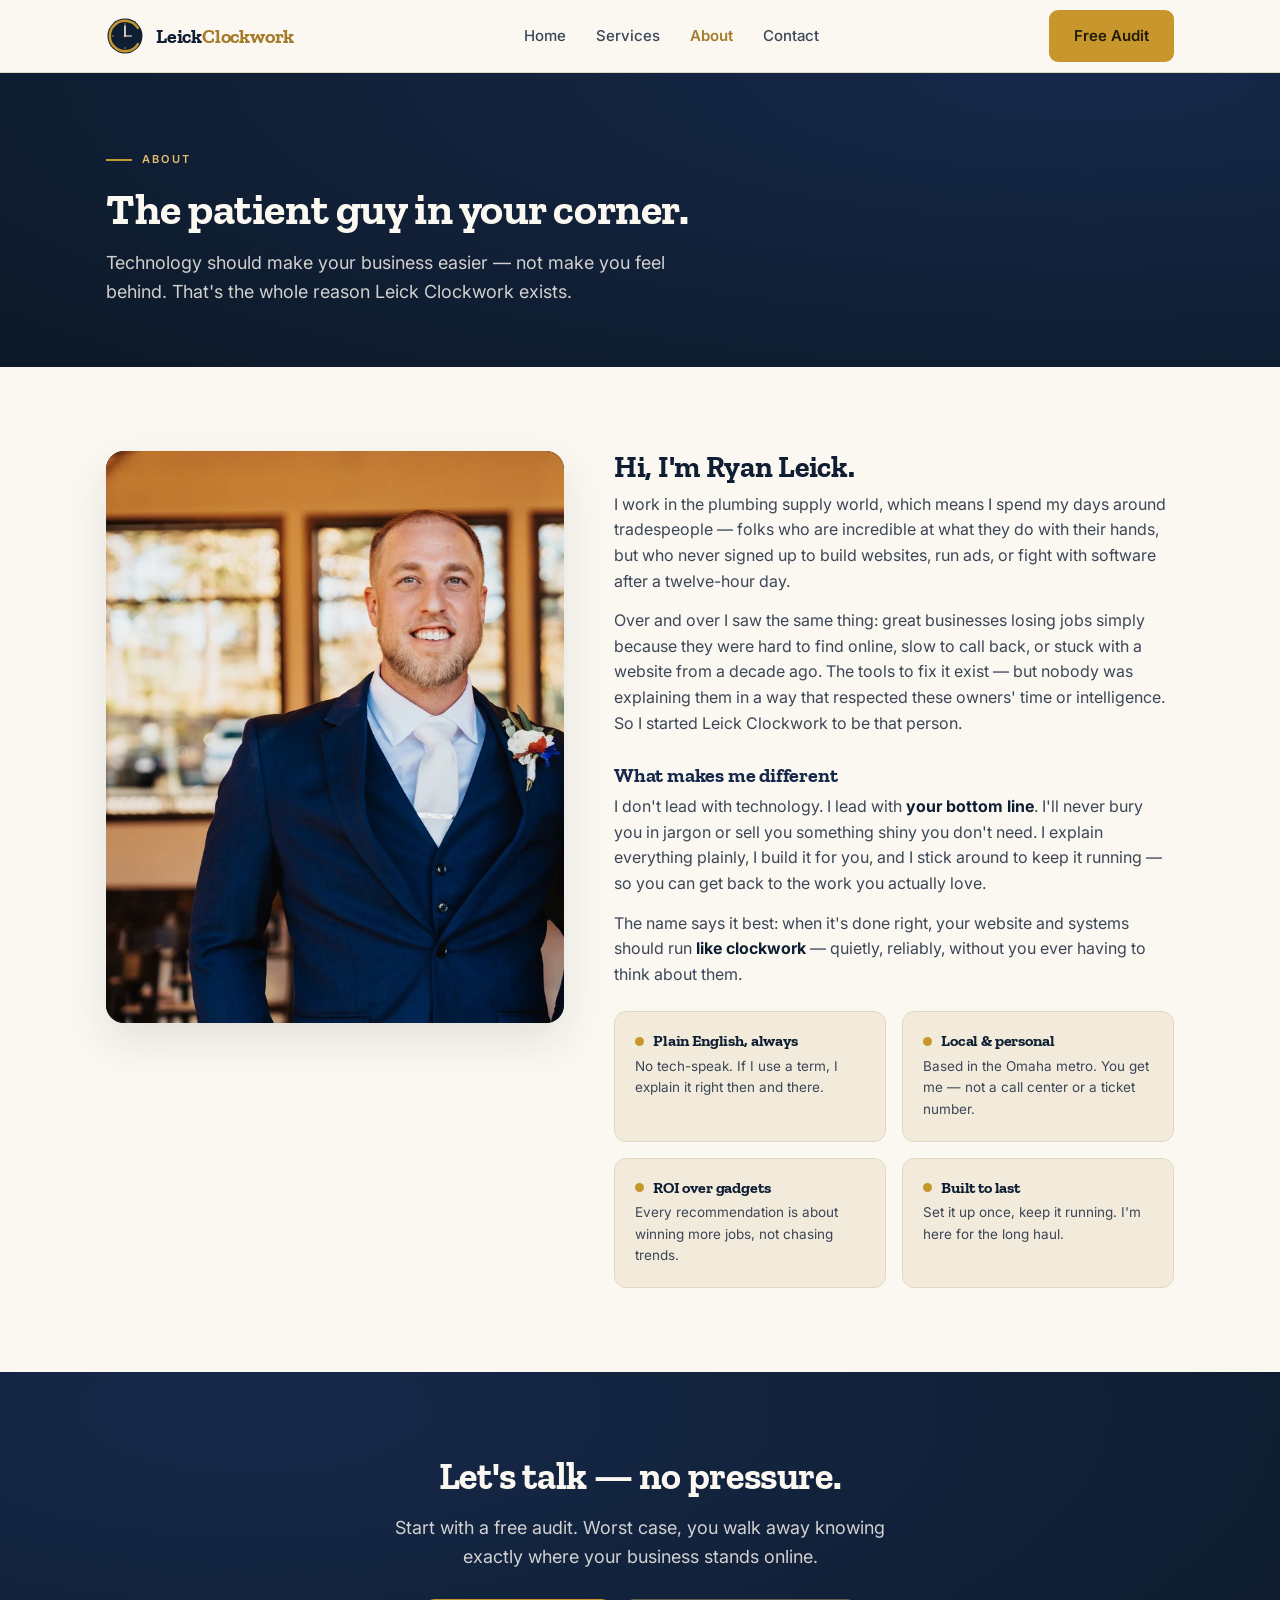
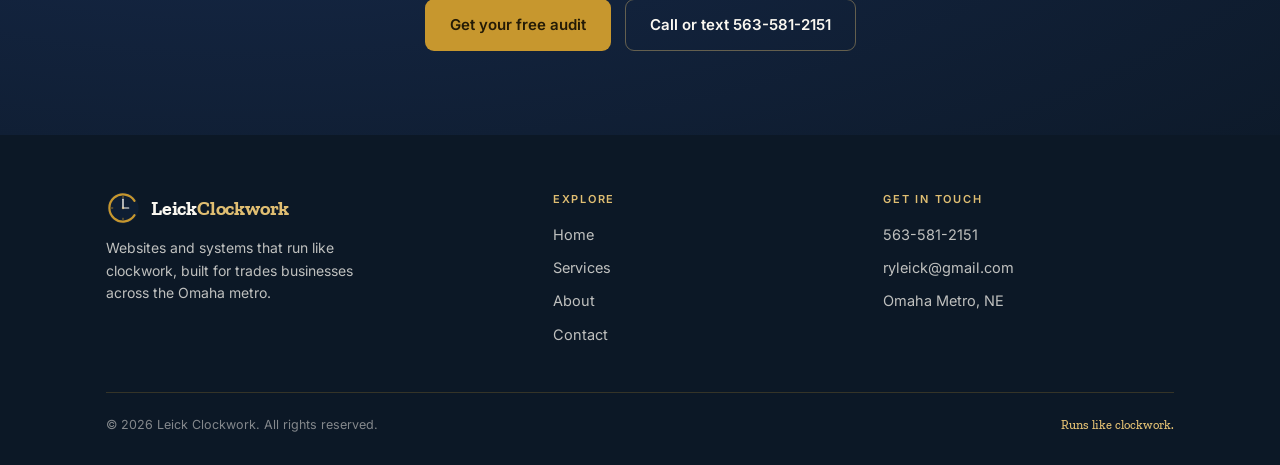
==== about.html @ 1cdf32e0 "Animated meshing gear logo, benefits tagline, and favicon - brand.js: emblem logo now uses a real me" ====
<!DOCTYPE html>
<html lang="en">
<head>
<meta charset="UTF-8">
<meta name="viewport" content="width=device-width, initial-scale=1.0">
<title>About — Leick Clockwork | Ryan Leick, Omaha</title>
<meta name="description" content="Ryan Leick helps trades businesses modernize the online side of their work — patiently, in plain English. Based in the Omaha metro.">
<link rel="preconnect" href="https://fonts.googleapis.com">
<link rel="preconnect" href="https://fonts.gstatic.com" crossorigin>
<link href="https://fonts.googleapis.com/css2?family=Zilla+Slab:wght@400;500;600;700&family=Inter:wght@400;500;600;700&display=swap" rel="stylesheet">
<link rel="icon" type="image/svg+xml" href="favicon.svg">
<link rel="stylesheet" href="styles.css">
</head>
<body>

<header class="site-header">
  <div class="container nav">
    <a class="brand" href="index.html">
      <span data-logo="icon" data-size="38"></span>
      <span class="bname">Leick<em>Clockwork</em></span>
    </a>
    <nav class="nav-links">
      <a href="index.html">Home</a>
      <a href="services.html">Services</a>
      <a href="about.html" class="active">About</a>
      <a href="contact.html">Contact</a>
    </nav>
    <div class="nav-cta">
      <a href="contact.html" class="btn btn-brass">Free Audit</a>
      <button class="nav-toggle" aria-label="Menu"><span></span><span></span><span></span></button>
    </div>
  </div>
</header>

<section class="page-hero">
  <div class="container">
    <span class="eyebrow">About</span>
    <h1>The patient guy in your corner.</h1>
    <p>Technology should make your business easier — not make you feel behind. That's the whole reason Leick Clockwork exists.</p>
  </div>
</section>

<section>
  <div class="container about-grid">
    <div class="about-photo reveal">
      <img src="ryan.jpg" alt="Ryan Leick, owner of Leick Clockwork" class="ryan-photo">
    </div>
    <div class="about-body reveal">
      <h2>Hi, I'm Ryan Leick.</h2>
      <p>I work in the plumbing supply world, which means I spend my days around tradespeople — folks who are incredible at what they do with their hands, but who never signed up to build websites, run ads, or fight with software after a twelve-hour day.</p>
      <p>Over and over I saw the same thing: great businesses losing jobs simply because they were hard to find online, slow to call back, or stuck with a website from a decade ago. The tools to fix it exist — but nobody was explaining them in a way that respected these owners' time or intelligence. So I started Leick Clockwork to be that person.</p>

      <h3>What makes me different</h3>
      <p>I don't lead with technology. I lead with <b>your bottom line</b>. I'll never bury you in jargon or sell you something shiny you don't need. I explain everything plainly, I build it for you, and I stick around to keep it running — so you can get back to the work you actually love.</p>
      <p>The name says it best: when it's done right, your website and systems should run <b>like clockwork</b> — quietly, reliably, without you ever having to think about them.</p>

      <div class="values">
        <div class="value"><h4>Plain English, always</h4><p>No tech-speak. If I use a term, I explain it right then and there.</p></div>
        <div class="value"><h4>Local &amp; personal</h4><p>Based in the Omaha metro. You get me — not a call center or a ticket number.</p></div>
        <div class="value"><h4>ROI over gadgets</h4><p>Every recommendation is about winning more jobs, not chasing trends.</p></div>
        <div class="value"><h4>Built to last</h4><p>Set it up once, keep it running. I'm here for the long haul.</p></div>
      </div>
    </div>
  </div>
</section>

<section class="cta-band">
  <div class="container">
    <h2>Let's talk — no pressure.</h2>
    <p>Start with a free audit. Worst case, you walk away knowing exactly where your business stands online.</p>
    <div class="btns">
      <a href="contact.html" class="btn btn-brass">Get your free audit</a>
      <a href="tel:5635812151" class="btn btn-ghost-lt">Call or text 563-581-2151</a>
    </div>
  </div>
</section>

<footer class="site-footer">
  <div class="container">
    <div class="footer-top">
      <div class="footer-brand">
        <div class="brand" style="gap:11px;"><span data-logo="icon" data-size="34"></span><span class="bname">Leick<em>Clockwork</em></span></div>
        <p>Websites and systems that run like clockwork, built for trades businesses across the Omaha metro.</p>
      </div>
      <div class="footer-col">
        <h5>Explore</h5>
        <a href="index.html">Home</a><a href="services.html">Services</a><a href="about.html">About</a><a href="contact.html">Contact</a>
      </div>
      <div class="footer-col">
        <h5>Get in touch</h5>
        <a href="tel:5635812151">563-581-2151</a>
        <a href="mailto:ryleick@gmail.com">ryleick@gmail.com</a>
        <span class="fi">Omaha Metro, NE</span>
      </div>
    </div>
    <div class="footer-bottom">
      <span>© <span data-year></span> Leick Clockwork. All rights reserved.</span>
      <span class="tag">Runs like clockwork.</span>
    </div>
  </div>
</footer>

<script src="brand.js"></script>
</body>
</html>
---- styles.css ----
/* ============================================================
   Leick Clockwork — site styles
   Navy + brass, watchmaking-inspired, warm and clear for trades
   ============================================================ */
:root{
  --ink:#0F1E33; --ink-2:#16294A; --ink-3:#0C1826;
  --brass:#C7972E; --brass-lt:#E0BE72; --brass-deep:#A67C2A;
  --paper:#FBF8F1; --paper-2:#F2EBDB; --paper-3:#EFE7D6;
  --line:#E1D8C4; --slate:#3C4657; --slate-2:#6B7688; --jewel:#8A2F2A;
  --maxw:1120px;
  --shadow:0 18px 44px rgba(15,30,51,.10);
}
*{box-sizing:border-box;margin:0;padding:0;}
html{scroll-behavior:smooth;}
body{
  font-family:'Inter',system-ui,-apple-system,sans-serif;
  color:var(--ink); background:var(--paper);
  -webkit-font-smoothing:antialiased; line-height:1.6;
}
a{color:inherit;text-decoration:none;}
img,svg{display:block;}
.container{max-width:var(--maxw);margin:0 auto;padding:0 26px;}

/* ---------- type ---------- */
h1,h2,h3,h4{font-family:'Zilla Slab',serif;letter-spacing:-.01em;line-height:1.1;color:var(--ink);}
.eyebrow{font-size:11px;font-weight:600;letter-spacing:.2em;text-transform:uppercase;color:var(--brass-deep);
  display:inline-flex;align-items:center;gap:10px;}
.eyebrow::before{content:"";width:26px;height:2px;background:var(--brass);}
.lead{font-size:18px;line-height:1.6;color:var(--slate);}

/* ---------- buttons ---------- */
.btn{display:inline-flex;align-items:center;gap:9px;font-family:'Inter',sans-serif;font-weight:600;font-size:15px;
  padding:13px 24px;border-radius:9px;cursor:pointer;border:1.5px solid transparent;transition:.16s;white-space:nowrap;}
.btn-brass{background:var(--brass);color:#231a06;}
.btn-brass:hover{background:var(--brass-lt);transform:translateY(-1px);}
.btn-ink{background:var(--ink);color:var(--paper);}
.btn-ink:hover{background:var(--ink-2);transform:translateY(-1px);}
.btn-ghost{background:transparent;border-color:var(--line);color:var(--ink);}
.btn-ghost:hover{border-color:var(--brass);color:var(--brass-deep);}
.btn-ghost-lt{background:transparent;border-color:rgba(224,190,114,.4);color:var(--paper);}
.btn-ghost-lt:hover{border-color:var(--brass);color:var(--brass-lt);}

/* ---------- header ---------- */
.site-header{position:sticky;top:0;z-index:100;background:rgba(251,248,241,.92);backdrop-filter:blur(10px);
  border-bottom:1px solid var(--line);}
.nav{display:flex;align-items:center;justify-content:space-between;height:72px;}
.brand{display:flex;align-items:center;gap:12px;}
.brand .bname{font-family:'Zilla Slab',serif;font-weight:700;font-size:20px;line-height:1;letter-spacing:-.01em;}
.brand .bname em{font-style:normal;color:var(--brass-deep);}
.nav-links{display:flex;align-items:center;gap:30px;}
.nav-links a{font-size:15px;font-weight:500;color:var(--slate);transition:.15s;}
.nav-links a:hover,.nav-links a.active{color:var(--ink);}
.nav-links a.active{color:var(--brass-deep);font-weight:600;}
.nav-cta{display:flex;align-items:center;gap:14px;}
.nav-toggle{display:none;background:none;border:none;cursor:pointer;padding:8px;}
.nav-toggle span{display:block;width:22px;height:2px;background:var(--ink);margin:4px 0;transition:.2s;}

/* ---------- hero ---------- */
.hero{background:radial-gradient(120% 130% at 78% 8%,var(--ink-2) 0%,var(--ink-3) 60%);color:var(--paper);position:relative;overflow:hidden;}
.hero .bg-emblem{position:absolute;right:-90px;top:50%;transform:translateY(-50%);opacity:.10;pointer-events:none;}
.hero-inner{position:relative;z-index:2;display:grid;grid-template-columns:1.15fr .85fr;gap:40px;align-items:center;
  padding:88px 0 96px;}
.hero .eyebrow{color:var(--brass-lt);}
.hero .eyebrow::before{background:var(--brass);}
.hero h1{color:var(--paper);font-size:52px;font-weight:700;margin:20px 0 0;}
.hero h1 b{color:var(--brass-lt);font-weight:700;}
.hero p.sub{font-size:19px;color:rgba(251,248,241,.85);margin-top:20px;max-width:460px;line-height:1.55;}
.hero .hero-cta{display:flex;gap:14px;margin-top:32px;flex-wrap:wrap;}
.hero .hero-visual{display:flex;justify-content:center;align-items:center;}
.hero .hero-visual .em{filter:drop-shadow(0 20px 40px rgba(0,0,0,.5));}
.hero .trust{margin-top:34px;display:flex;gap:26px;flex-wrap:wrap;padding-top:24px;border-top:1px solid rgba(199,151,46,.3);}
.hero .trust .t{font-size:13px;color:rgba(251,248,241,.75);display:flex;align-items:center;gap:8px;}
.hero .trust .t b{color:var(--brass-lt);font-family:'Zilla Slab',serif;font-weight:600;}

/* ---------- sections ---------- */
section{padding:84px 0;}
.section-head{max-width:640px;margin-bottom:44px;}
.section-head.center{margin-left:auto;margin-right:auto;text-align:center;}
.section-head h2{font-size:36px;font-weight:700;margin-top:14px;}
.section-head p{margin-top:14px;font-size:17px;color:var(--slate);}
.tick-rule{height:2px;width:100%;background:linear-gradient(90deg,var(--brass) 0 44px,var(--line) 44px);}

/* benefit strip */
.benefits{background:var(--paper);padding:44px 0 0;}
.benefits-tagline{text-align:center;font-family:'Zilla Slab',serif;font-size:26px;font-weight:700;
  color:var(--ink);margin:0 0 20px;letter-spacing:-.01em;}
.benefits-tagline span{color:var(--brass-deep);font-weight:600;}
@media(max-width:920px){.benefits-tagline{font-size:22px;}
  .benefits-tagline span{display:block;font-size:16px;margin-top:4px;}}
.benefits .band{background:#fff;border:1px solid var(--line);border-radius:16px;box-shadow:var(--shadow);
  position:relative;z-index:5;display:grid;grid-template-columns:repeat(3,1fr);overflow:hidden;}
.benefit{padding:30px 30px;display:flex;flex-direction:column;gap:6px;border-right:1px solid var(--line);}
.benefit:last-child{border-right:none;}
.benefit .bh{font-family:'Zilla Slab',serif;font-size:21px;font-weight:700;color:var(--ink);display:flex;align-items:center;gap:11px;}
.benefit .bh .bi{width:34px;height:34px;border-radius:50%;background:var(--paper-2);border:1px solid var(--line);
  display:flex;align-items:center;justify-content:center;color:var(--brass-deep);flex:none;}
.benefit p{font-size:13.5px;color:var(--slate);margin:0;}
@media (max-width:920px){.benefits .band{grid-template-columns:1fr;}
  .benefit{border-right:none;border-bottom:1px solid var(--line);}
  .benefit:last-child{border-bottom:none;}}

/* problem strip */
.problem{background:var(--paper-2);}
.problem .row{display:grid;grid-template-columns:1.3fr 1fr;gap:44px;align-items:center;}
.problem h2{font-size:30px;}
.problem p{margin-top:16px;color:var(--slate);font-size:16px;}
.pull{background:var(--ink);color:var(--paper);border-radius:8px;padding:34px 32px;position:relative;box-shadow:var(--shadow);}
.pull .q{font-family:'Zilla Slab',serif;font-size:26px;font-weight:600;line-height:1.25;}
.pull .q b{color:var(--brass-lt);}
.pull .sub{margin-top:12px;font-size:14px;color:rgba(251,248,241,.7);}

/* service cards */
.cards{display:grid;grid-template-columns:repeat(3,1fr);gap:22px;}
.card{background:#fff;border:1px solid var(--line);border-radius:14px;padding:30px 26px;transition:.18s;position:relative;overflow:hidden;}
.card:hover{transform:translateY(-3px);box-shadow:var(--shadow);border-color:var(--paper-3);}
.card .ico{width:56px;height:56px;border-radius:50%;background:var(--paper-2);border:1px solid var(--line);
  display:flex;align-items:center;justify-content:center;color:var(--brass-deep);margin-bottom:18px;}
.card h3{font-size:20px;font-weight:600;margin-bottom:8px;}
.card p{font-size:14.5px;color:var(--slate);}
.card ul{list-style:none;margin-top:14px;display:flex;flex-direction:column;gap:7px;}
.card li{font-size:13.5px;color:var(--slate);padding-left:20px;position:relative;}
.card li::before{content:"";position:absolute;left:0;top:7px;width:7px;height:7px;border-radius:50%;border:2px solid var(--brass);}

/* why / steps */
.why{background:var(--ink);color:var(--paper);}
.why .section-head h2{color:var(--paper);}
.why .section-head p{color:rgba(251,248,241,.75);}
.why-grid{display:grid;grid-template-columns:repeat(4,1fr);gap:20px;}
.why-item{padding:24px;border:1px solid rgba(199,151,46,.25);border-radius:12px;background:rgba(255,255,255,.02);}
.why-item .n{font-family:'Zilla Slab',serif;font-size:15px;font-weight:700;color:var(--brass-lt);letter-spacing:.1em;}
.why-item h4{color:var(--paper);font-size:17px;margin:12px 0 7px;}
.why-item p{font-size:13.5px;color:rgba(251,248,241,.72);}

.steps{display:grid;grid-template-columns:repeat(3,1fr);gap:26px;counter-reset:s;}
.step{position:relative;padding-top:16px;}
.step .n{font-family:'Zilla Slab',serif;font-size:44px;font-weight:700;color:var(--brass);line-height:1;opacity:.9;}
.step h3{font-size:20px;margin:12px 0 8px;}
.step p{font-size:14.5px;color:var(--slate);}
.step::before{content:"";position:absolute;top:0;left:0;width:44px;height:3px;background:var(--brass);}

/* pricing */
.pricing{background:var(--paper-2);}
.price-table{background:#fff;border:1px solid var(--line);border-radius:14px;overflow:hidden;box-shadow:var(--shadow);}
.price-row{display:flex;justify-content:space-between;align-items:center;gap:20px;padding:18px 28px;border-bottom:1px solid var(--line);}
.price-row:last-child{border-bottom:none;}
.price-row .pl{font-size:16px;font-weight:600;color:var(--ink);}
.price-row .pl small{display:block;font-weight:400;color:var(--slate-2);font-size:13px;margin-top:2px;}
.price-row .pr{font-family:'Zilla Slab',serif;font-weight:600;font-size:18px;color:var(--brass-deep);white-space:nowrap;}
.price-row .pr.free{color:var(--brass-deep);}
.price-note{text-align:center;margin-top:20px;font-size:14px;color:var(--slate-2);}

/* CTA band */
.cta-band{background:radial-gradient(120% 160% at 20% 10%,var(--ink-2),var(--ink-3));color:var(--paper);text-align:center;}
.cta-band h2{color:var(--paper);font-size:38px;font-weight:700;}
.cta-band p{margin:16px auto 28px;font-size:18px;color:rgba(251,248,241,.82);max-width:520px;}
.cta-band .btns{display:flex;gap:14px;justify-content:center;flex-wrap:wrap;}

/* generic page hero (inner pages) */
.page-hero{background:radial-gradient(120% 150% at 85% 0%,var(--ink-2),var(--ink-3));color:var(--paper);padding:70px 0 60px;}
.page-hero .eyebrow{color:var(--brass-lt);} .page-hero .eyebrow::before{background:var(--brass);}
.page-hero h1{color:var(--paper);font-size:44px;font-weight:700;margin-top:16px;}
.page-hero p{margin-top:16px;font-size:18px;color:rgba(251,248,241,.82);max-width:560px;}

/* service detail rows */
.svc-detail{display:grid;grid-template-columns:1fr 1fr;gap:44px;align-items:center;padding:50px 0;border-bottom:1px solid var(--line);}
.svc-detail:last-of-type{border-bottom:none;}
.svc-detail.flip .svc-text{order:2;}
.svc-detail .svc-ico{width:64px;height:64px;border-radius:16px;background:var(--paper-2);border:1px solid var(--line);
  display:flex;align-items:center;justify-content:center;color:var(--brass-deep);margin-bottom:20px;}
.svc-detail h2{font-size:28px;margin-bottom:12px;}
.svc-detail p{color:var(--slate);font-size:16px;margin-bottom:14px;}
.svc-detail ul{list-style:none;display:flex;flex-direction:column;gap:10px;}
.svc-detail li{font-size:15px;color:var(--slate);padding-left:26px;position:relative;}
.svc-detail li::before{content:"";position:absolute;left:0;top:8px;width:9px;height:9px;border-radius:50%;background:var(--brass);}
.svc-example{margin-top:16px;padding-top:14px;border-top:1px solid var(--line);font-size:15px;}
.svc-example a{color:var(--brass-deep);font-weight:600;text-decoration:none;}
.svc-example a:hover{text-decoration:underline;}
.svc-visual{background:linear-gradient(160deg,var(--ink-2),var(--ink-3));border-radius:16px;min-height:240px;
  display:flex;align-items:center;justify-content:center;box-shadow:var(--shadow);overflow:hidden;}
.svc-visual .em{opacity:.92;filter:drop-shadow(0 12px 24px rgba(0,0,0,.4));}

/* about */
.about-grid{display:grid;grid-template-columns:.9fr 1.1fr;gap:50px;align-items:start;}
.about-photo{background:linear-gradient(160deg,var(--ink-2),var(--ink-3));border-radius:18px;aspect-ratio:4/5;
  display:flex;flex-direction:column;align-items:center;justify-content:center;gap:18px;color:var(--paper);box-shadow:var(--shadow);padding:30px;text-align:center;overflow:hidden;}
.about-photo .ryan-photo{width:100%;height:100%;object-fit:cover;border-radius:18px;padding:0;margin:-30px;
  max-width:none;}
.about-photo{padding:0;}
.about-photo .ph-note{font-size:12px;color:rgba(251,248,241,.5);letter-spacing:.04em;}
.about-body h2{font-size:30px;margin:0 0 8px;}
.about-body h3{font-size:20px;margin:28px 0 8px;color:var(--ink-2);}
.about-body p{color:var(--slate);font-size:16px;margin-bottom:14px;}
.about-body p b{color:var(--ink);}
.values{display:grid;grid-template-columns:1fr 1fr;gap:16px;margin-top:24px;}
.value{background:var(--paper-2);border:1px solid var(--line);border-radius:12px;padding:20px;}
.value h4{font-size:16px;margin-bottom:6px;display:flex;align-items:center;gap:9px;}
.value h4::before{content:"";width:9px;height:9px;border-radius:50%;background:var(--brass);flex:none;}
.value p{font-size:13.5px;color:var(--slate);margin:0;}

/* contact */
.contact-grid{display:grid;grid-template-columns:1fr 1.05fr;gap:50px;align-items:start;}
.contact-methods{display:flex;flex-direction:column;gap:16px;}
.cm{display:flex;align-items:center;gap:16px;padding:20px 22px;background:#fff;border:1px solid var(--line);border-radius:12px;transition:.16s;}
.cm:hover{border-color:var(--brass);box-shadow:var(--shadow);transform:translateY(-2px);}
.cm .cm-ico{width:46px;height:46px;border-radius:50%;background:var(--paper-2);border:1px solid var(--line);
  display:flex;align-items:center;justify-content:center;color:var(--brass-deep);flex:none;}
.cm .cm-l{font-size:12px;letter-spacing:.12em;text-transform:uppercase;color:var(--slate-2);font-weight:600;}
.cm .cm-v{font-family:'Zilla Slab',serif;font-size:19px;font-weight:600;color:var(--ink);margin-top:2px;}
.form-card{background:#fff;border:1px solid var(--line);border-radius:16px;padding:34px;box-shadow:var(--shadow);}
.form-card h2{font-size:24px;margin-bottom:6px;}
.form-card p.fd{font-size:14.5px;color:var(--slate);margin-bottom:22px;}
.field{margin-bottom:16px;}
.field label{display:block;font-size:13px;font-weight:600;color:var(--ink);margin-bottom:6px;}
.field input,.field textarea{width:100%;font-family:'Inter',sans-serif;font-size:15px;padding:12px 14px;
  border:1.5px solid var(--line);border-radius:9px;background:var(--paper);color:var(--ink);transition:.15s;}
.field input:focus,.field textarea:focus{outline:none;border-color:var(--brass);background:#fff;}
.field textarea{resize:vertical;min-height:110px;line-height:1.5;}
.form-row{display:grid;grid-template-columns:1fr 1fr;gap:16px;}
.hidden{position:absolute;left:-9999px;}

/* footer */
.site-footer{background:var(--ink-3);color:rgba(251,248,241,.75);padding:56px 0 30px;}
.footer-top{display:grid;grid-template-columns:1.4fr 1fr 1fr;gap:40px;padding-bottom:36px;border-bottom:1px solid rgba(199,151,46,.22);}
.footer-brand .bname{font-family:'Zilla Slab',serif;font-weight:700;font-size:20px;color:var(--paper);}
.footer-brand .bname em{font-style:normal;color:var(--brass-lt);}
.footer-brand p{margin-top:12px;font-size:14px;max-width:280px;line-height:1.6;}
.footer-col h5{font-size:11px;letter-spacing:.16em;text-transform:uppercase;color:var(--brass-lt);margin-bottom:14px;font-weight:600;font-family:'Inter',sans-serif;}
.footer-col a,.footer-col .fi{display:block;font-size:14.5px;color:rgba(251,248,241,.75);margin-bottom:10px;transition:.15s;}
.footer-col a:hover{color:var(--brass-lt);}
.footer-bottom{display:flex;justify-content:space-between;align-items:center;padding-top:22px;flex-wrap:wrap;gap:10px;
  font-size:12.5px;color:rgba(251,248,241,.5);}
.footer-bottom .tag{color:var(--brass-lt);font-family:'Zilla Slab',serif;font-weight:500;}

/* reveal animation */
.reveal{opacity:0;transform:translateY(18px);transition:opacity .6s ease,transform .6s ease;}
.reveal.in{opacity:1;transform:none;}
@media (prefers-reduced-motion:reduce){.reveal{opacity:1;transform:none;transition:none;}
  .hero .bg-emblem{animation:none !important;}}
@media (prefers-reduced-motion:no-preference){
  .lc-gearA{animation:lc-spin 12s linear infinite;}
  .lc-gearB{animation:lc-spin-rev 12s linear infinite;}
}
@keyframes lc-spin{to{transform:rotate(360deg);}}
@keyframes lc-spin-rev{to{transform:rotate(-360deg);}}

/* ---------- responsive ---------- */
@media (max-width:920px){
  .hero-inner{grid-template-columns:1fr;gap:20px;padding:64px 0 72px;}
  .hero .hero-visual{display:none;}
  .hero h1{font-size:42px;}
  .cards{grid-template-columns:1fr;}
  .why-grid{grid-template-columns:1fr 1fr;}
  .steps{grid-template-columns:1fr;gap:20px;}
  .problem .row{grid-template-columns:1fr;gap:28px;}
  .svc-detail{grid-template-columns:1fr;gap:24px;padding:38px 0;}
  .svc-detail.flip .svc-text{order:0;}
  .about-grid{grid-template-columns:1fr;gap:30px;}
  .about-photo{aspect-ratio:16/10;max-width:420px;}
  .contact-grid{grid-template-columns:1fr;gap:32px;}
  .footer-top{grid-template-columns:1fr;gap:28px;}
}
@media (max-width:640px){
  .nav-links,.nav-cta .btn{display:none;}
  .nav-toggle{display:block;}
  .nav-links.open{display:flex;position:absolute;top:72px;left:0;right:0;flex-direction:column;background:var(--paper);
    border-bottom:1px solid var(--line);padding:18px 26px;gap:18px;box-shadow:var(--shadow);}
  .nav-links.open .active{color:var(--brass-deep);}
  .hero h1{font-size:34px;} .hero p.sub{font-size:17px;}
  .section-head h2,.cta-band h2,.problem h2{font-size:27px;}
  .why-grid,.values,.form-row{grid-template-columns:1fr;}
  section{padding:60px 0;}
  .price-row{flex-direction:column;align-items:flex-start;gap:6px;}
}
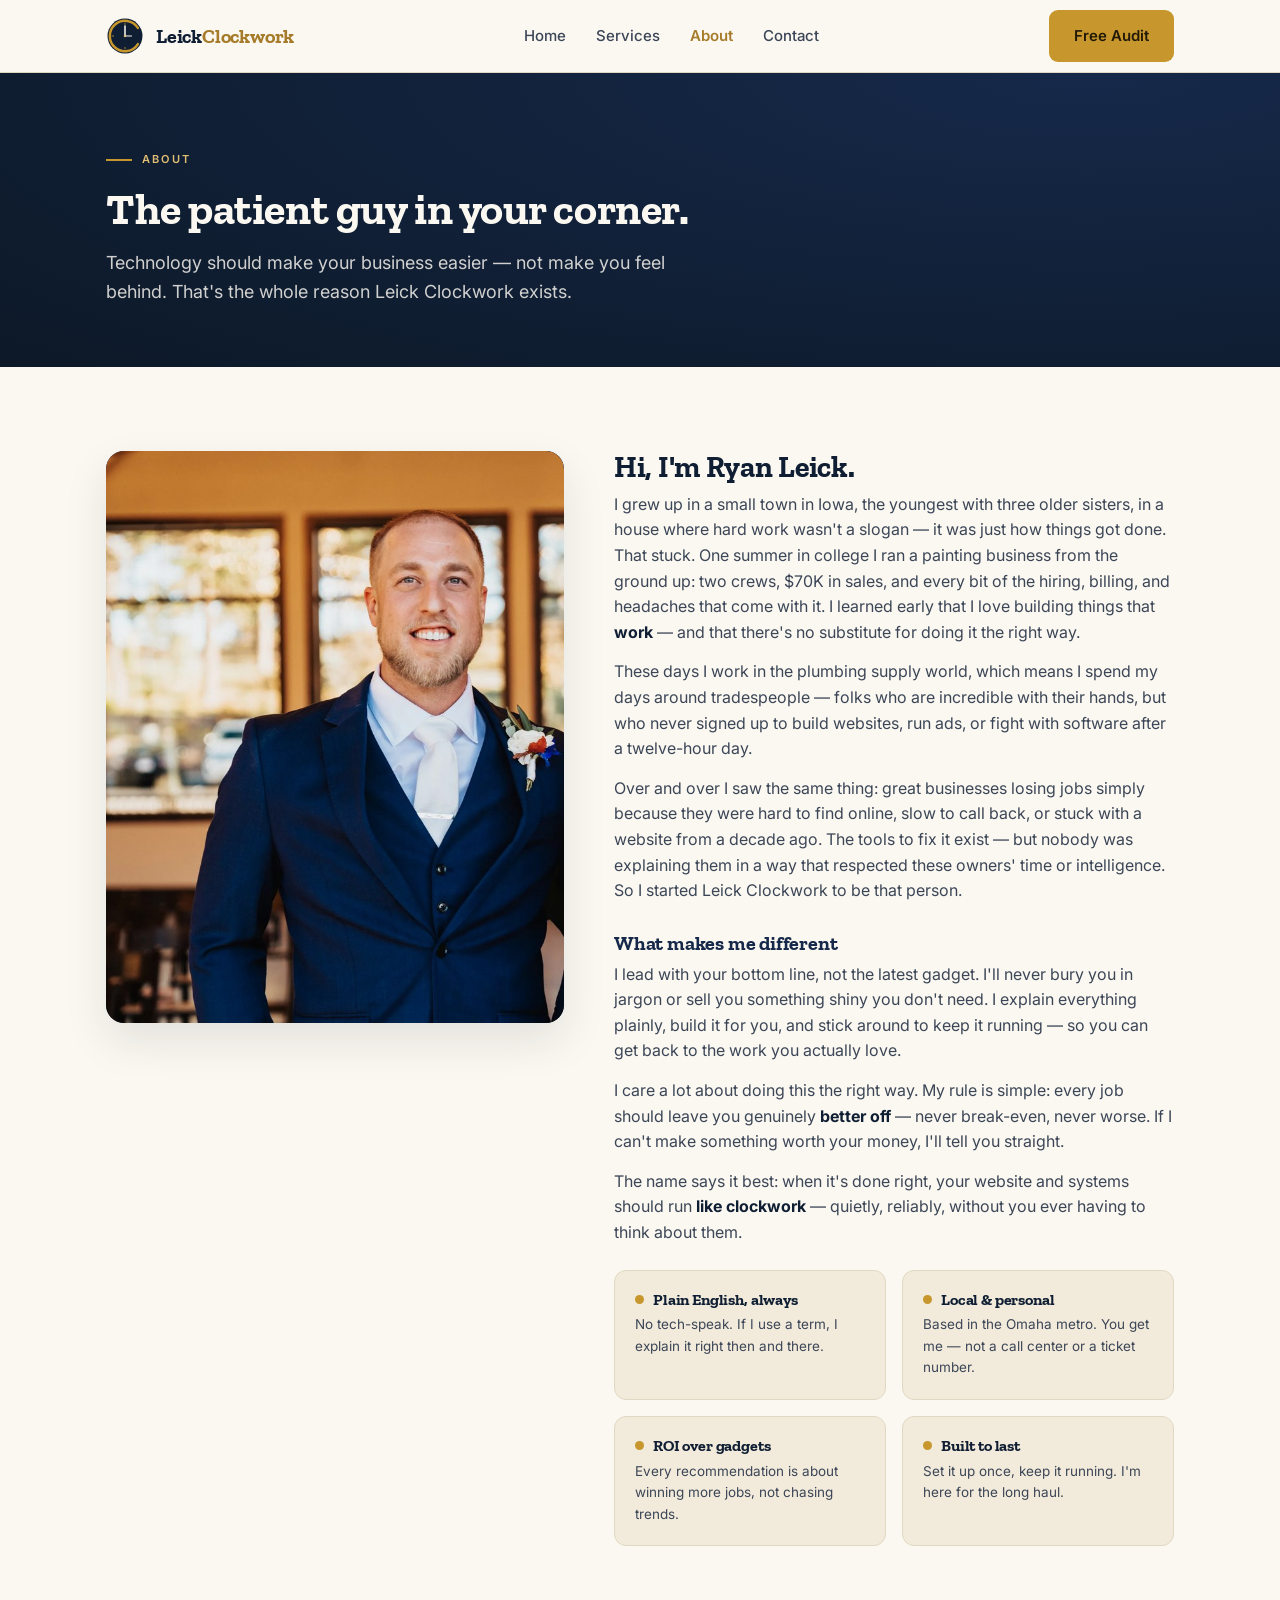
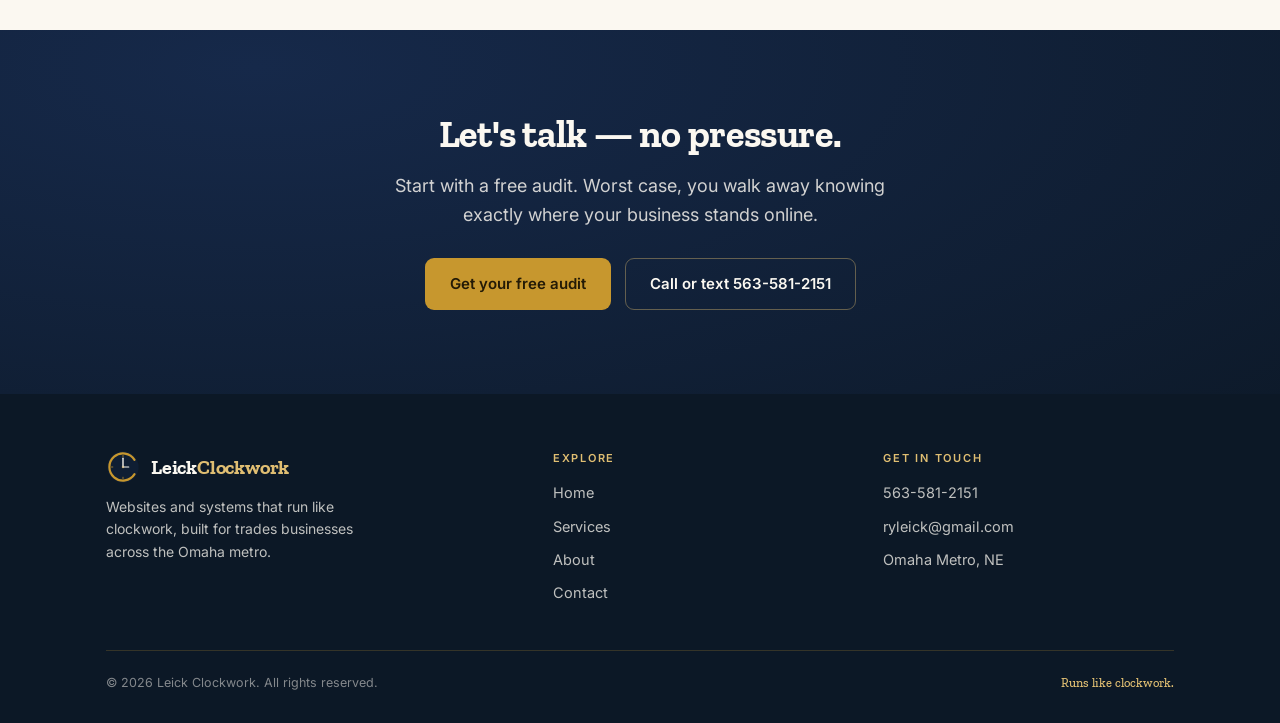
==== commit 786dd264: "Update About page bio copy" ====
--- a/about.html
+++ b/about.html
@@ -47,11 +47,13 @@
     </div>
     <div class="about-body reveal">
       <h2>Hi, I'm Ryan Leick.</h2>
-      <p>I work in the plumbing supply world, which means I spend my days around tradespeople — folks who are incredible at what they do with their hands, but who never signed up to build websites, run ads, or fight with software after a twelve-hour day.</p>
+      <p>I grew up in a small town in Iowa, the youngest with three older sisters, in a house where hard work wasn't a slogan — it was just how things got done. That stuck. One summer in college I ran a painting business from the ground up: two crews, $70K in sales, and every bit of the hiring, billing, and headaches that come with it. I learned early that I love building things that <b>work</b> — and that there's no substitute for doing it the right way.</p>
+      <p>These days I work in the plumbing supply world, which means I spend my days around tradespeople — folks who are incredible with their hands, but who never signed up to build websites, run ads, or fight with software after a twelve-hour day.</p>
       <p>Over and over I saw the same thing: great businesses losing jobs simply because they were hard to find online, slow to call back, or stuck with a website from a decade ago. The tools to fix it exist — but nobody was explaining them in a way that respected these owners' time or intelligence. So I started Leick Clockwork to be that person.</p>
 
       <h3>What makes me different</h3>
-      <p>I don't lead with technology. I lead with <b>your bottom line</b>. I'll never bury you in jargon or sell you something shiny you don't need. I explain everything plainly, I build it for you, and I stick around to keep it running — so you can get back to the work you actually love.</p>
+      <p>I lead with your bottom line, not the latest gadget. I'll never bury you in jargon or sell you something shiny you don't need. I explain everything plainly, build it for you, and stick around to keep it running — so you can get back to the work you actually love.</p>
+      <p>I care a lot about doing this the right way. My rule is simple: every job should leave you genuinely <b>better off</b> — never break-even, never worse. If I can't make something worth your money, I'll tell you straight.</p>
       <p>The name says it best: when it's done right, your website and systems should run <b>like clockwork</b> — quietly, reliably, without you ever having to think about them.</p>
 
       <div class="values">
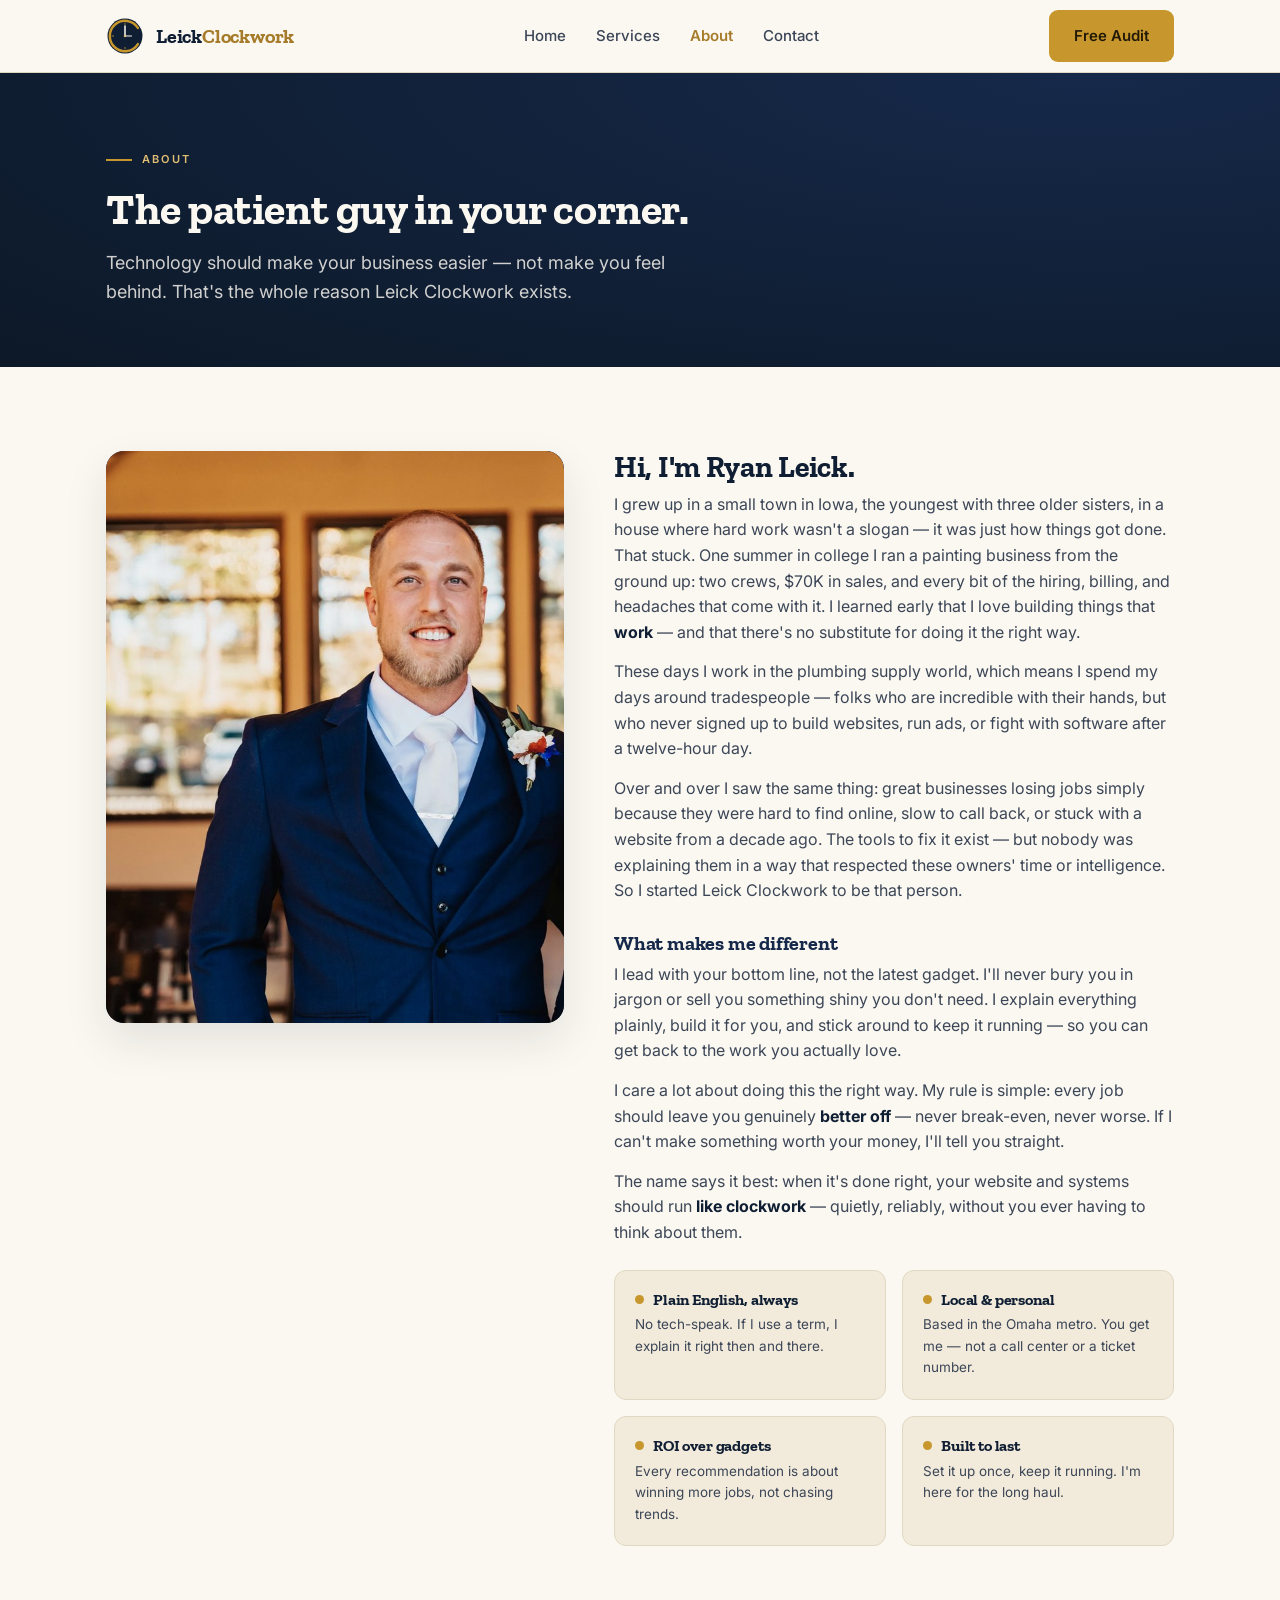
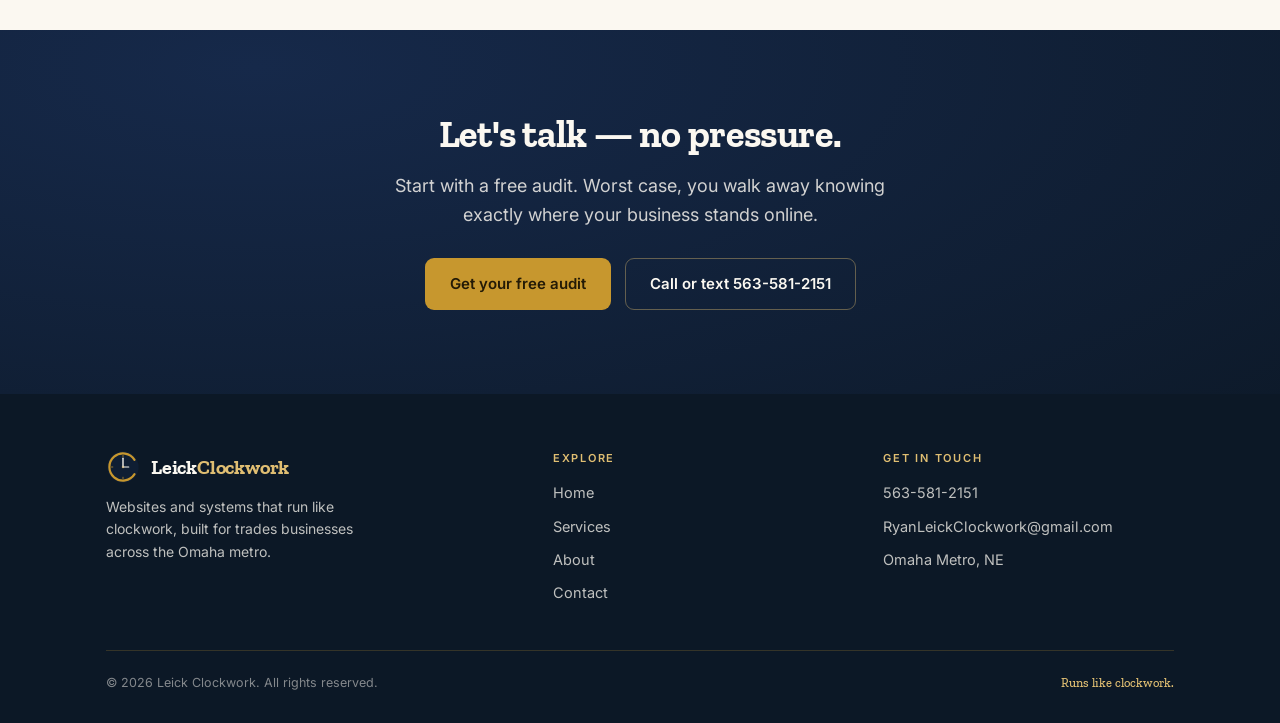
==== commit 98f1e257: "Update contact email to RyanLeickClockwork@gmail.com" ====
--- a/about.html
+++ b/about.html
@@ -91,7 +91,7 @@
       <div class="footer-col">
         <h5>Get in touch</h5>
         <a href="tel:5635812151">563-581-2151</a>
-        <a href="mailto:ryleick@gmail.com">ryleick@gmail.com</a>
+        <a href="mailto:RyanLeickClockwork@gmail.com">RyanLeickClockwork@gmail.com</a>
         <span class="fi">Omaha Metro, NE</span>
       </div>
     </div>
--- a/styles.css
+++ b/styles.css
@@ -165,6 +165,7 @@
 .svc-detail{display:grid;grid-template-columns:1fr 1fr;gap:44px;align-items:center;padding:50px 0;border-bottom:1px solid var(--line);}
 .svc-detail:last-of-type{border-bottom:none;}
 .svc-detail.flip .svc-text{order:2;}
+.svc-detail.single{grid-template-columns:1fr;max-width:640px;}
 .svc-detail .svc-ico{width:64px;height:64px;border-radius:16px;background:var(--paper-2);border:1px solid var(--line);
   display:flex;align-items:center;justify-content:center;color:var(--brass-deep);margin-bottom:20px;}
 .svc-detail h2{font-size:28px;margin-bottom:12px;}
@@ -178,12 +179,15 @@
 .svc-visual{background:linear-gradient(160deg,var(--ink-2),var(--ink-3));border-radius:16px;min-height:240px;
   display:flex;align-items:center;justify-content:center;box-shadow:var(--shadow);overflow:hidden;}
 .svc-visual .em{opacity:.92;filter:drop-shadow(0 12px 24px rgba(0,0,0,.4));}
+.svc-visual:has(.svc-shot){background:none;box-shadow:none;min-height:0;border-radius:0;}
+.svc-visual .svc-shot{display:block;width:100%;max-width:400px;border-radius:12px;overflow:hidden;box-shadow:0 18px 40px rgba(15,30,51,.28);}
+.svc-visual .svc-shot img{display:block;width:100%;aspect-ratio:4/3;object-fit:cover;object-position:top;}
 
 /* about */
 .about-grid{display:grid;grid-template-columns:.9fr 1.1fr;gap:50px;align-items:start;}
 .about-photo{background:linear-gradient(160deg,var(--ink-2),var(--ink-3));border-radius:18px;aspect-ratio:4/5;
   display:flex;flex-direction:column;align-items:center;justify-content:center;gap:18px;color:var(--paper);box-shadow:var(--shadow);padding:30px;text-align:center;overflow:hidden;}
-.about-photo .ryan-photo{width:100%;height:100%;object-fit:cover;border-radius:18px;padding:0;margin:-30px;
+.about-photo .ryan-photo{width:100%;height:100%;object-fit:cover;object-position:top;border-radius:18px;padding:0;margin:-30px;
   max-width:none;}
 .about-photo{padding:0;}
 .about-photo .ph-note{font-size:12px;color:rgba(251,248,241,.5);letter-spacing:.04em;}
@@ -248,6 +252,10 @@
   .hero-inner{grid-template-columns:1fr;gap:20px;padding:64px 0 72px;}
   .hero .hero-visual{display:none;}
   .hero h1{font-size:42px;}
+  .hero-text{text-align:center;}
+  .hero p.sub{margin-left:auto;margin-right:auto;}
+  .hero .hero-cta{justify-content:center;}
+  .hero .trust{justify-content:center;}
   .cards{grid-template-columns:1fr;}
   .why-grid{grid-template-columns:1fr 1fr;}
   .steps{grid-template-columns:1fr;gap:20px;}
@@ -255,7 +263,7 @@
   .svc-detail{grid-template-columns:1fr;gap:24px;padding:38px 0;}
   .svc-detail.flip .svc-text{order:0;}
   .about-grid{grid-template-columns:1fr;gap:30px;}
-  .about-photo{aspect-ratio:16/10;max-width:420px;}
+  .about-photo{max-width:340px;}
   .contact-grid{grid-template-columns:1fr;gap:32px;}
   .footer-top{grid-template-columns:1fr;gap:28px;}
 }
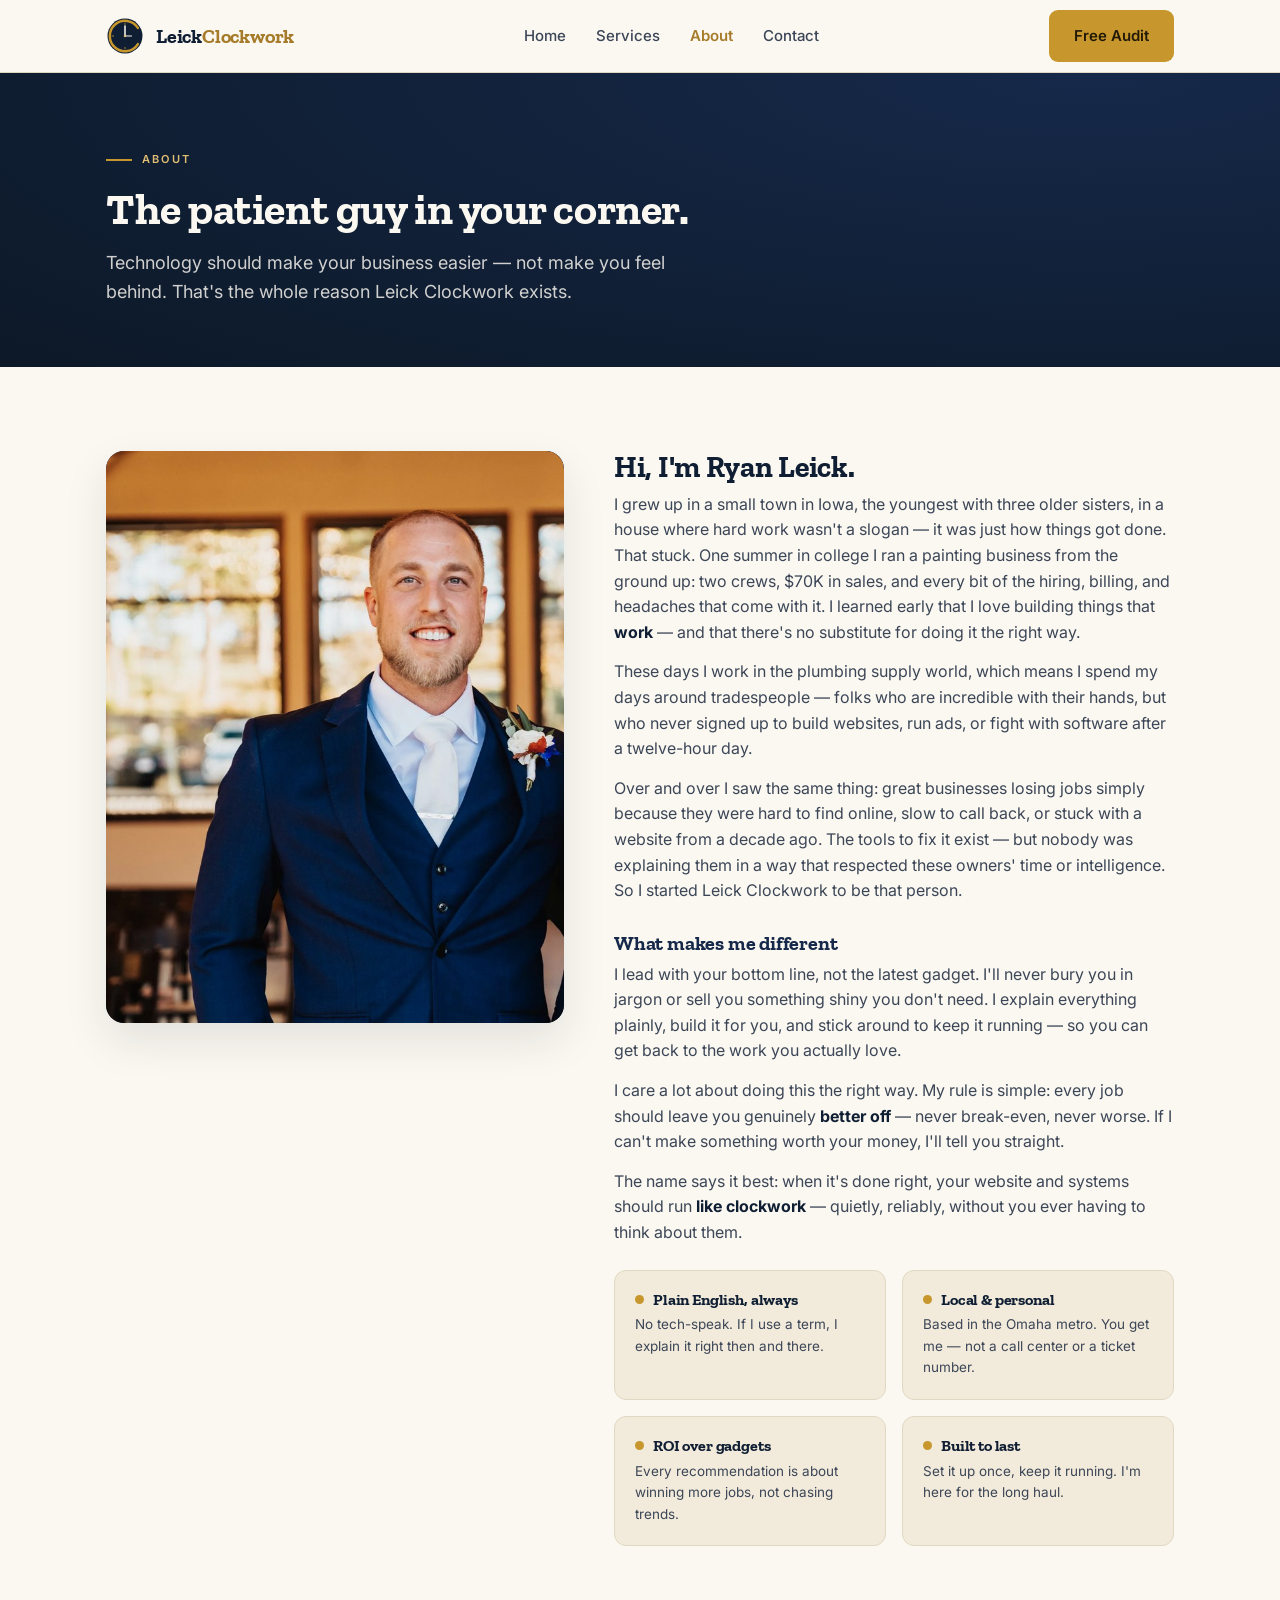
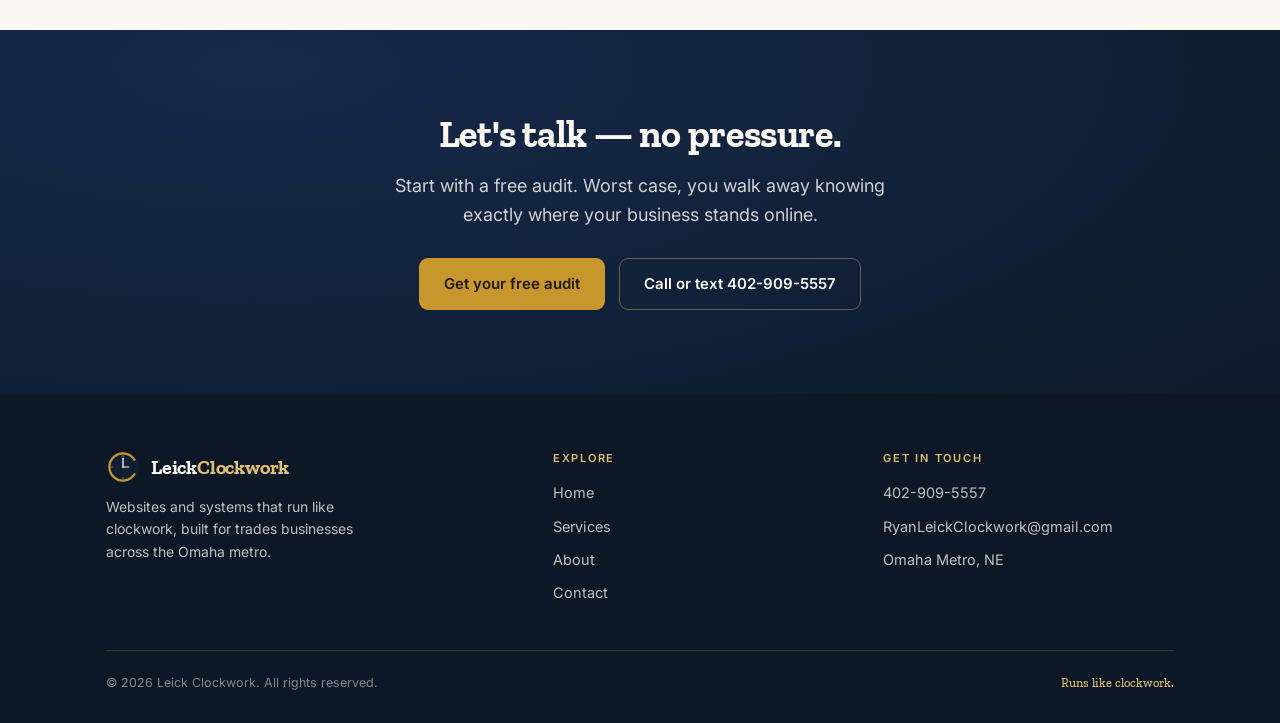
==== commit eeed382c: "Update phone number to 402-909-5557" ====
--- a/about.html
+++ b/about.html
@@ -72,7 +72,7 @@
     <p>Start with a free audit. Worst case, you walk away knowing exactly where your business stands online.</p>
     <div class="btns">
       <a href="contact.html" class="btn btn-brass">Get your free audit</a>
-      <a href="tel:5635812151" class="btn btn-ghost-lt">Call or text 563-581-2151</a>
+      <a href="tel:4029095557" class="btn btn-ghost-lt">Call or text 402-909-5557</a>
     </div>
   </div>
 </section>
@@ -90,7 +90,7 @@
       </div>
       <div class="footer-col">
         <h5>Get in touch</h5>
-        <a href="tel:5635812151">563-581-2151</a>
+        <a href="tel:4029095557">402-909-5557</a>
         <a href="mailto:RyanLeickClockwork@gmail.com">RyanLeickClockwork@gmail.com</a>
         <span class="fi">Omaha Metro, NE</span>
       </div>
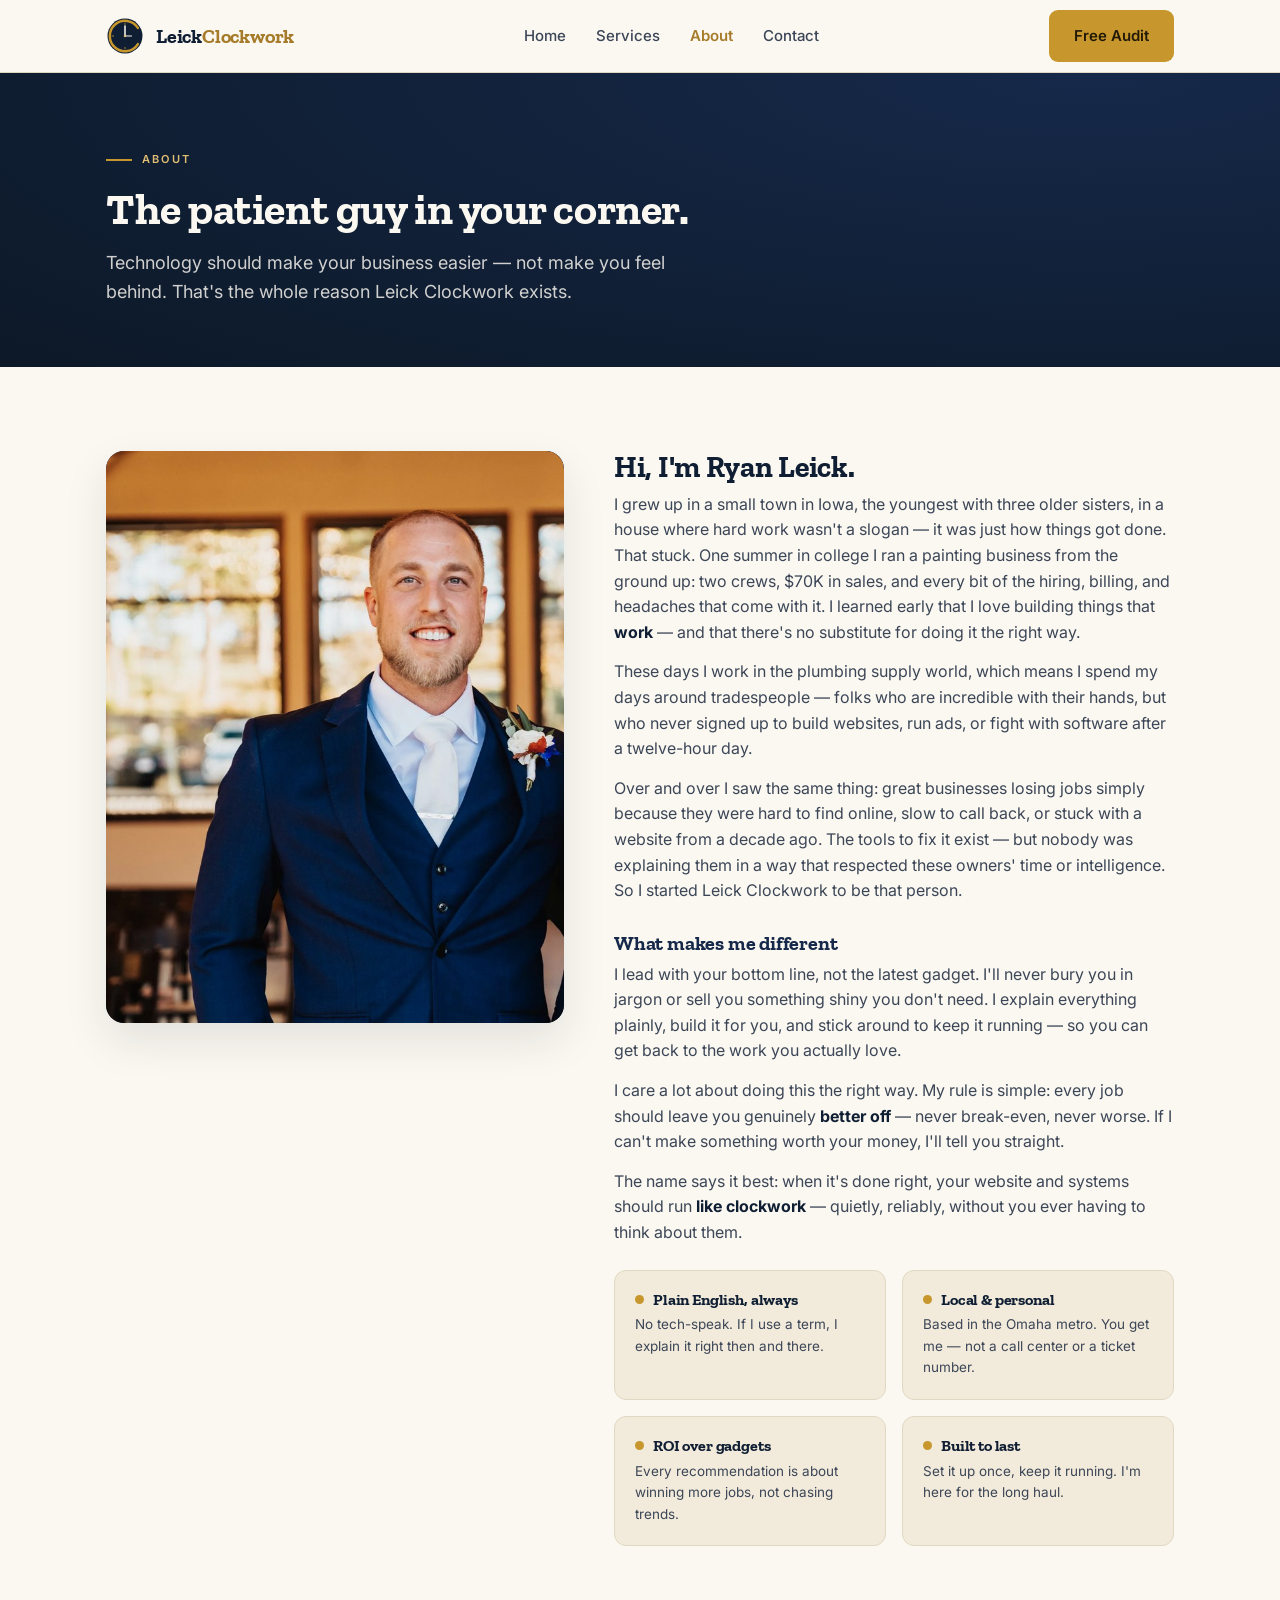
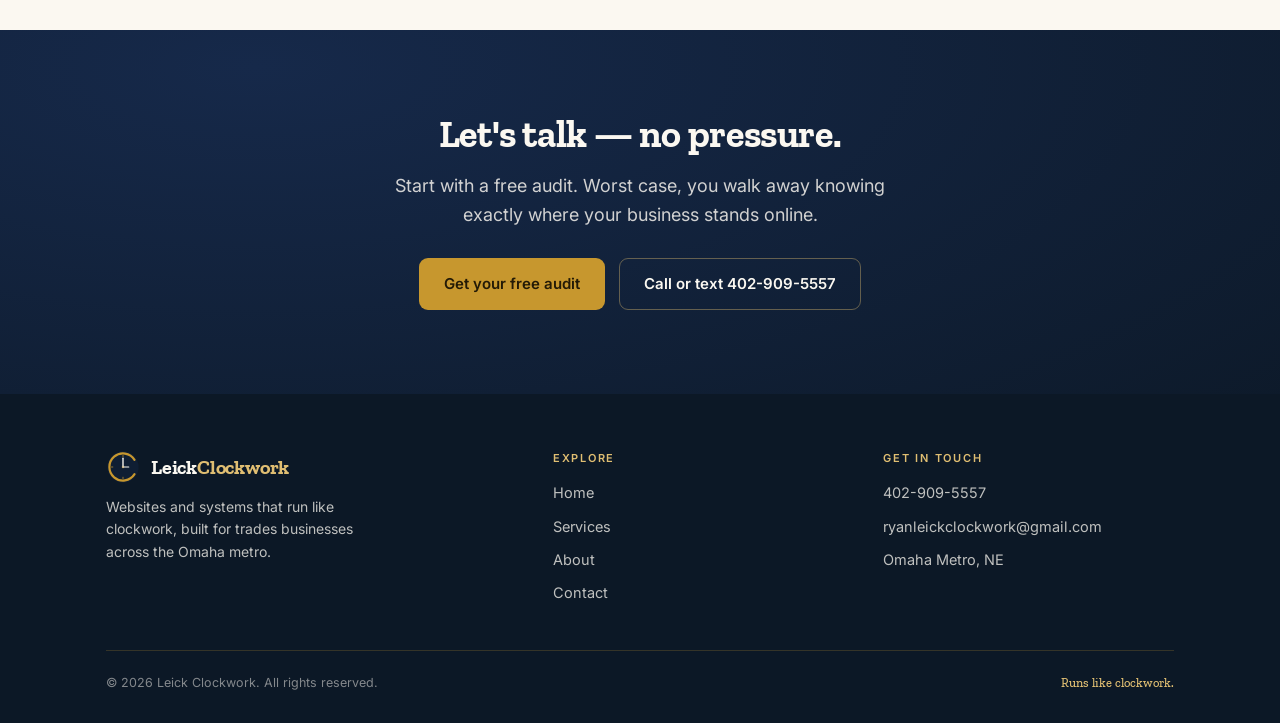
==== commit a96fedbb: "Update site design: gear icon, copy tweaks, remove portfolio example" ====
--- a/about.html
+++ b/about.html
@@ -91,7 +91,7 @@
       <div class="footer-col">
         <h5>Get in touch</h5>
         <a href="tel:4029095557">402-909-5557</a>
-        <a href="mailto:RyanLeickClockwork@gmail.com">RyanLeickClockwork@gmail.com</a>
+        <a href="mailto:ryanleickclockwork@gmail.com">ryanleickclockwork@gmail.com</a>
         <span class="fi">Omaha Metro, NE</span>
       </div>
     </div>
--- a/styles.css
+++ b/styles.css
@@ -165,7 +165,6 @@
 .svc-detail{display:grid;grid-template-columns:1fr 1fr;gap:44px;align-items:center;padding:50px 0;border-bottom:1px solid var(--line);}
 .svc-detail:last-of-type{border-bottom:none;}
 .svc-detail.flip .svc-text{order:2;}
-.svc-detail.single{grid-template-columns:1fr;max-width:640px;}
 .svc-detail .svc-ico{width:64px;height:64px;border-radius:16px;background:var(--paper-2);border:1px solid var(--line);
   display:flex;align-items:center;justify-content:center;color:var(--brass-deep);margin-bottom:20px;}
 .svc-detail h2{font-size:28px;margin-bottom:12px;}
@@ -173,21 +172,15 @@
 .svc-detail ul{list-style:none;display:flex;flex-direction:column;gap:10px;}
 .svc-detail li{font-size:15px;color:var(--slate);padding-left:26px;position:relative;}
 .svc-detail li::before{content:"";position:absolute;left:0;top:8px;width:9px;height:9px;border-radius:50%;background:var(--brass);}
-.svc-example{margin-top:16px;padding-top:14px;border-top:1px solid var(--line);font-size:15px;}
-.svc-example a{color:var(--brass-deep);font-weight:600;text-decoration:none;}
-.svc-example a:hover{text-decoration:underline;}
 .svc-visual{background:linear-gradient(160deg,var(--ink-2),var(--ink-3));border-radius:16px;min-height:240px;
   display:flex;align-items:center;justify-content:center;box-shadow:var(--shadow);overflow:hidden;}
 .svc-visual .em{opacity:.92;filter:drop-shadow(0 12px 24px rgba(0,0,0,.4));}
-.svc-visual:has(.svc-shot){background:none;box-shadow:none;min-height:0;border-radius:0;}
-.svc-visual .svc-shot{display:block;width:100%;max-width:400px;border-radius:12px;overflow:hidden;box-shadow:0 18px 40px rgba(15,30,51,.28);}
-.svc-visual .svc-shot img{display:block;width:100%;aspect-ratio:4/3;object-fit:cover;object-position:top;}
 
 /* about */
 .about-grid{display:grid;grid-template-columns:.9fr 1.1fr;gap:50px;align-items:start;}
 .about-photo{background:linear-gradient(160deg,var(--ink-2),var(--ink-3));border-radius:18px;aspect-ratio:4/5;
   display:flex;flex-direction:column;align-items:center;justify-content:center;gap:18px;color:var(--paper);box-shadow:var(--shadow);padding:30px;text-align:center;overflow:hidden;}
-.about-photo .ryan-photo{width:100%;height:100%;object-fit:cover;object-position:top;border-radius:18px;padding:0;margin:-30px;
+.about-photo .ryan-photo{width:100%;height:100%;object-fit:cover;border-radius:18px;padding:0;margin:-30px;
   max-width:none;}
 .about-photo{padding:0;}
 .about-photo .ph-note{font-size:12px;color:rgba(251,248,241,.5);letter-spacing:.04em;}
@@ -252,10 +245,6 @@
   .hero-inner{grid-template-columns:1fr;gap:20px;padding:64px 0 72px;}
   .hero .hero-visual{display:none;}
   .hero h1{font-size:42px;}
-  .hero-text{text-align:center;}
-  .hero p.sub{margin-left:auto;margin-right:auto;}
-  .hero .hero-cta{justify-content:center;}
-  .hero .trust{justify-content:center;}
   .cards{grid-template-columns:1fr;}
   .why-grid{grid-template-columns:1fr 1fr;}
   .steps{grid-template-columns:1fr;gap:20px;}
@@ -263,7 +252,7 @@
   .svc-detail{grid-template-columns:1fr;gap:24px;padding:38px 0;}
   .svc-detail.flip .svc-text{order:0;}
   .about-grid{grid-template-columns:1fr;gap:30px;}
-  .about-photo{max-width:340px;}
+  .about-photo{aspect-ratio:16/10;max-width:420px;}
   .contact-grid{grid-template-columns:1fr;gap:32px;}
   .footer-top{grid-template-columns:1fr;gap:28px;}
 }
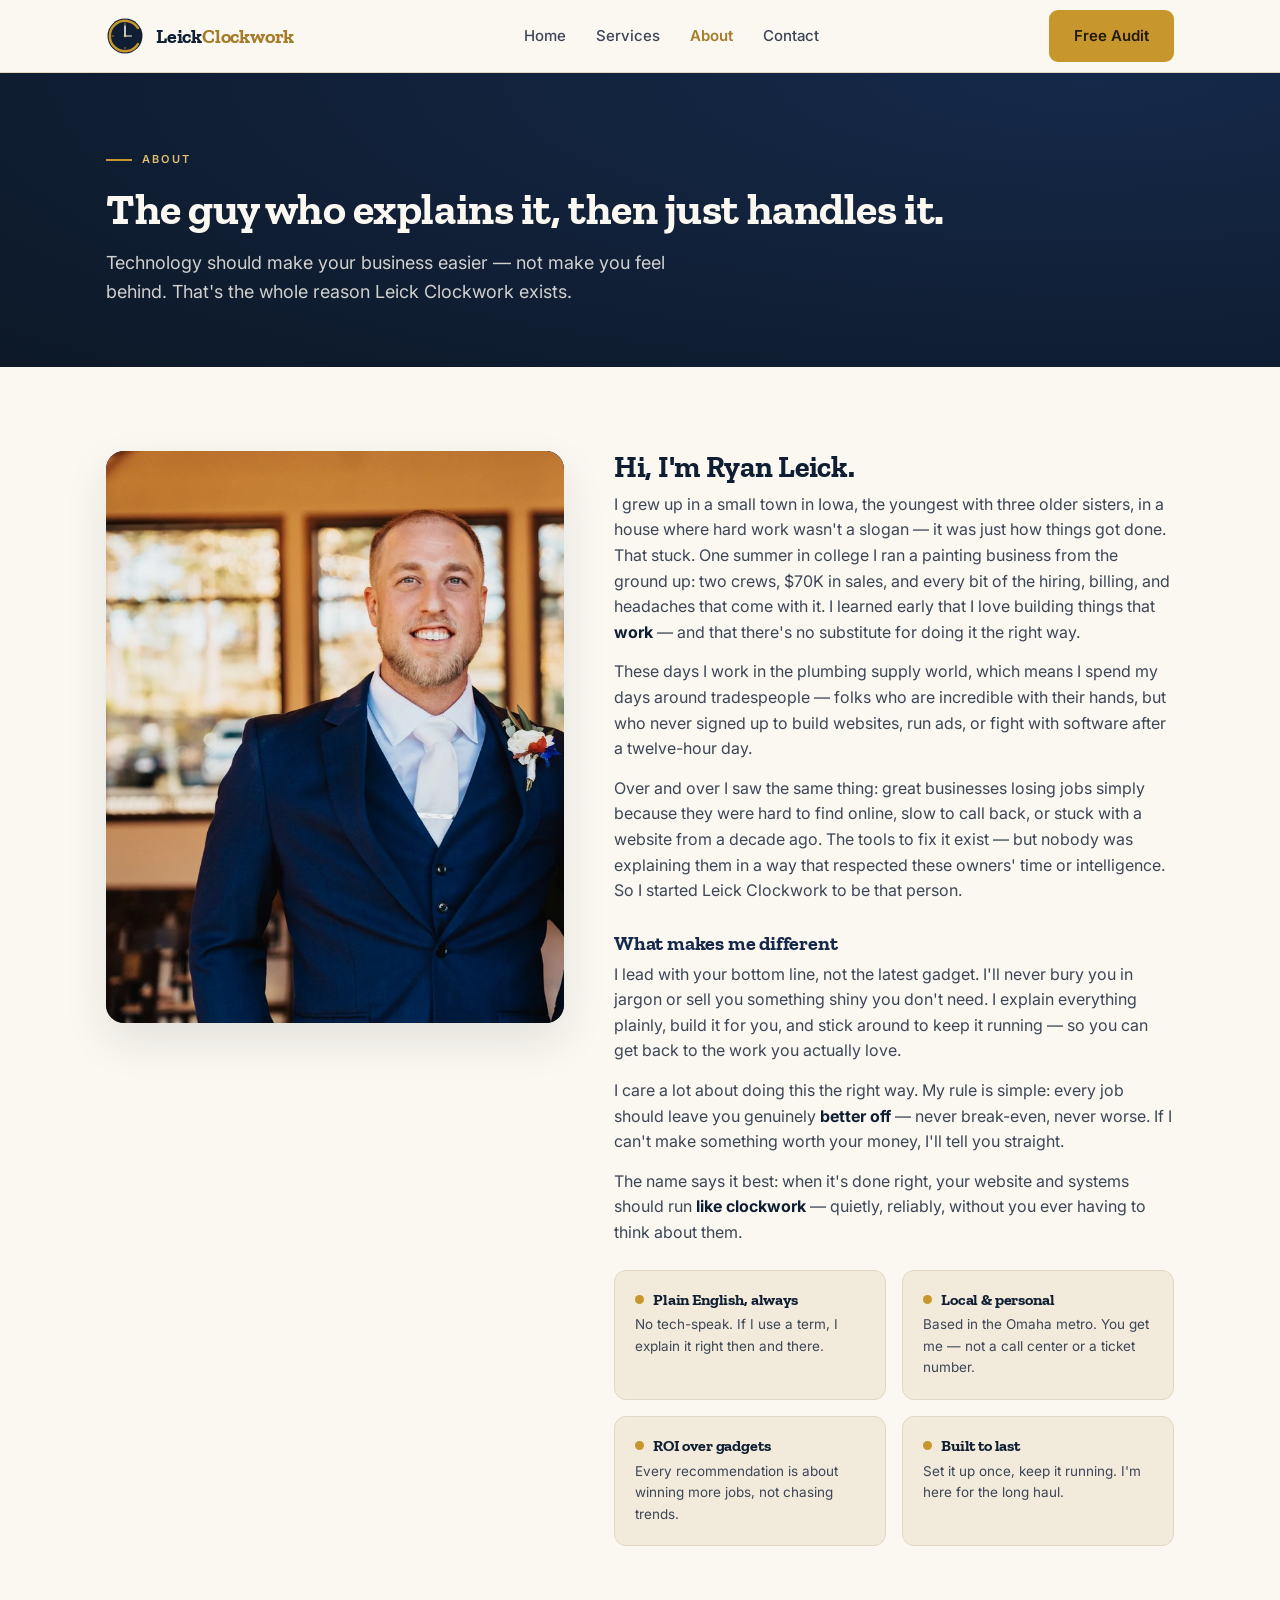
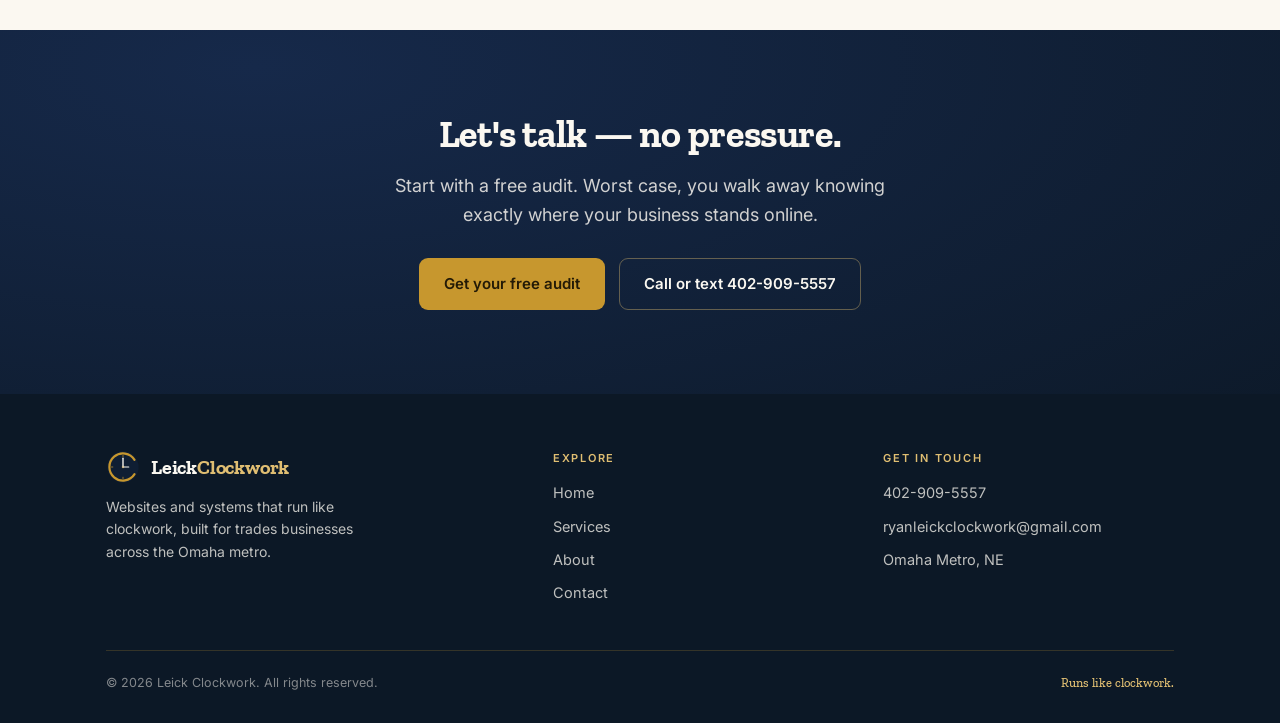
==== commit 64227555: "Update About page headline" ====
--- a/about.html
+++ b/about.html
@@ -35,7 +35,7 @@
 <section class="page-hero">
   <div class="container">
     <span class="eyebrow">About</span>
-    <h1>The patient guy in your corner.</h1>
+    <h1>The guy who explains it, then just handles it.</h1>
     <p>Technology should make your business easier — not make you feel behind. That's the whole reason Leick Clockwork exists.</p>
   </div>
 </section>
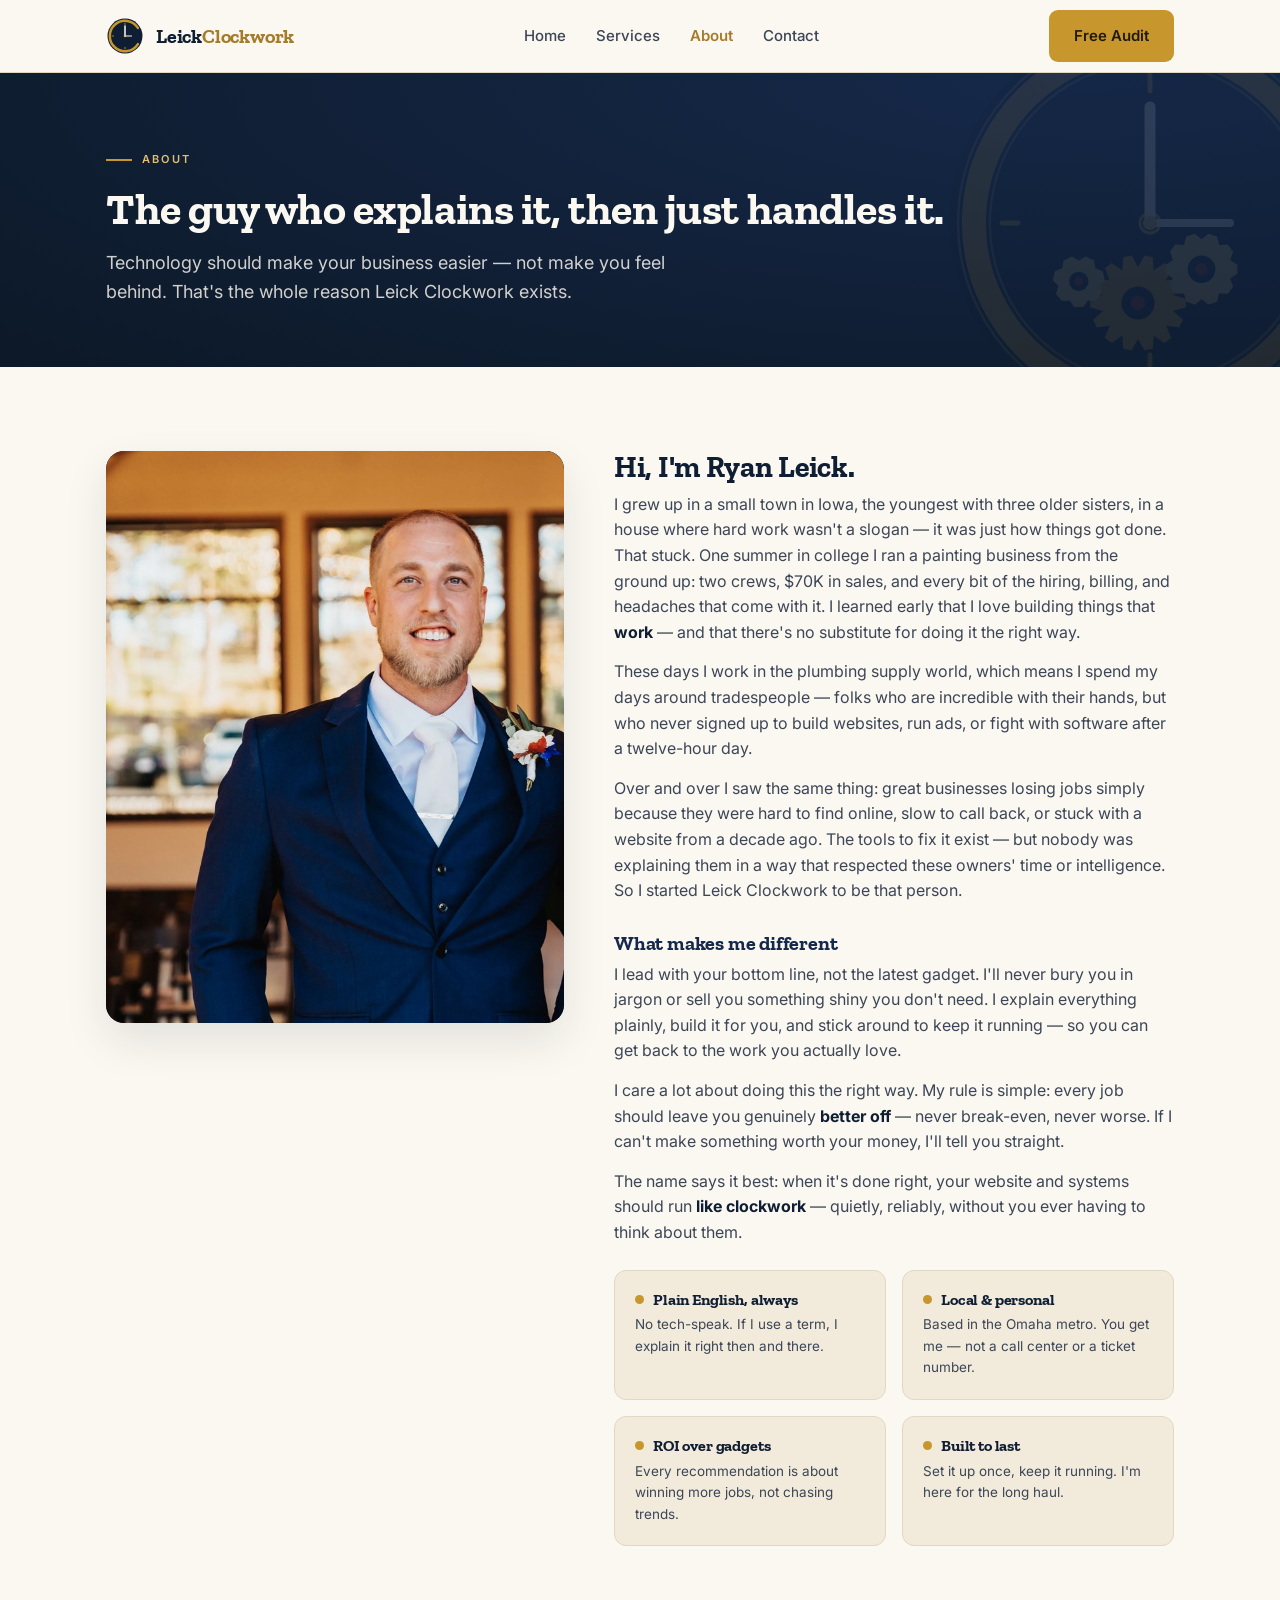
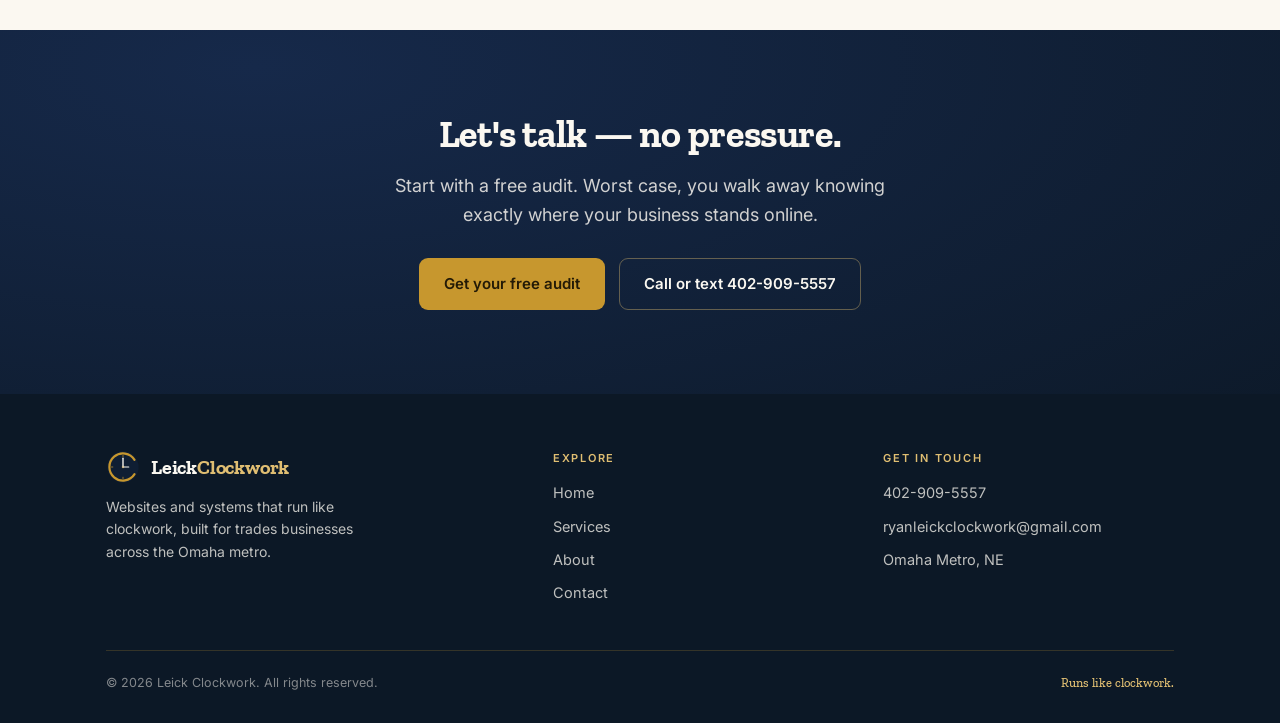
==== commit 3e02c965: "Add spinning background emblem to all page heroes, move to top-right Previously only the homepage he" ====
--- a/about.html
+++ b/about.html
@@ -33,6 +33,7 @@
 </header>
 
 <section class="page-hero">
+  <div class="bg-emblem" data-logo="emblem" data-size="440" data-spin></div>
   <div class="container">
     <span class="eyebrow">About</span>
     <h1>The guy who explains it, then just handles it.</h1>
--- a/styles.css
+++ b/styles.css
@@ -57,7 +57,9 @@
 
 /* ---------- hero ---------- */
 .hero{background:radial-gradient(120% 130% at 78% 8%,var(--ink-2) 0%,var(--ink-3) 60%);color:var(--paper);position:relative;overflow:hidden;}
-.hero .bg-emblem{position:absolute;right:-90px;top:50%;transform:translateY(-50%);opacity:.10;pointer-events:none;}
+.page-hero{position:relative;overflow:hidden;}
+.page-hero .container{position:relative;z-index:2;}
+.hero .bg-emblem,.page-hero .bg-emblem{position:absolute;right:-90px;top:-70px;opacity:.10;pointer-events:none;}
 .hero-inner{position:relative;z-index:2;display:grid;grid-template-columns:1.15fr .85fr;gap:40px;align-items:center;
   padding:88px 0 96px;}
 .hero .eyebrow{color:var(--brass-lt);}
@@ -165,6 +167,7 @@
 .svc-detail{display:grid;grid-template-columns:1fr 1fr;gap:44px;align-items:center;padding:50px 0;border-bottom:1px solid var(--line);}
 .svc-detail:last-of-type{border-bottom:none;}
 .svc-detail.flip .svc-text{order:2;}
+.svc-detail.single{grid-template-columns:1fr;max-width:640px;}
 .svc-detail .svc-ico{width:64px;height:64px;border-radius:16px;background:var(--paper-2);border:1px solid var(--line);
   display:flex;align-items:center;justify-content:center;color:var(--brass-deep);margin-bottom:20px;}
 .svc-detail h2{font-size:28px;margin-bottom:12px;}
@@ -172,9 +175,15 @@
 .svc-detail ul{list-style:none;display:flex;flex-direction:column;gap:10px;}
 .svc-detail li{font-size:15px;color:var(--slate);padding-left:26px;position:relative;}
 .svc-detail li::before{content:"";position:absolute;left:0;top:8px;width:9px;height:9px;border-radius:50%;background:var(--brass);}
+.svc-example{margin-top:16px;padding-top:14px;border-top:1px solid var(--line);font-size:15px;}
+.svc-example a{color:var(--brass-deep);font-weight:600;text-decoration:none;}
+.svc-example a:hover{text-decoration:underline;}
 .svc-visual{background:linear-gradient(160deg,var(--ink-2),var(--ink-3));border-radius:16px;min-height:240px;
   display:flex;align-items:center;justify-content:center;box-shadow:var(--shadow);overflow:hidden;}
 .svc-visual .em{opacity:.92;filter:drop-shadow(0 12px 24px rgba(0,0,0,.4));}
+.svc-visual:has(.svc-shot){background:none;box-shadow:none;min-height:0;border-radius:0;}
+.svc-visual .svc-shot{display:block;width:100%;max-width:400px;border-radius:12px;overflow:hidden;box-shadow:0 18px 40px rgba(15,30,51,.28);}
+.svc-visual .svc-shot img{display:block;width:100%;aspect-ratio:4/3;object-fit:cover;object-position:top;}
 
 /* about */
 .about-grid{display:grid;grid-template-columns:.9fr 1.1fr;gap:50px;align-items:start;}
@@ -201,8 +210,9 @@
 .cm:hover{border-color:var(--brass);box-shadow:var(--shadow);transform:translateY(-2px);}
 .cm .cm-ico{width:46px;height:46px;border-radius:50%;background:var(--paper-2);border:1px solid var(--line);
   display:flex;align-items:center;justify-content:center;color:var(--brass-deep);flex:none;}
+.cm>span:last-child{min-width:0;}
 .cm .cm-l{font-size:12px;letter-spacing:.12em;text-transform:uppercase;color:var(--slate-2);font-weight:600;}
-.cm .cm-v{font-family:'Zilla Slab',serif;font-size:19px;font-weight:600;color:var(--ink);margin-top:2px;}
+.cm .cm-v{font-family:'Zilla Slab',serif;font-size:19px;font-weight:600;color:var(--ink);margin-top:2px;overflow-wrap:break-word;}
 .form-card{background:#fff;border:1px solid var(--line);border-radius:16px;padding:34px;box-shadow:var(--shadow);}
 .form-card h2{font-size:24px;margin-bottom:6px;}
 .form-card p.fd{font-size:14.5px;color:var(--slate);margin-bottom:22px;}
@@ -244,7 +254,13 @@
 @media (max-width:920px){
   .hero-inner{grid-template-columns:1fr;gap:20px;padding:64px 0 72px;}
   .hero .hero-visual{display:none;}
+  .hero .bg-emblem,.page-hero .bg-emblem{right:-50px;}
+  .hero .bg-emblem svg,.page-hero .bg-emblem svg{width:220px;height:220px;}
   .hero h1{font-size:42px;}
+  .hero-text{text-align:center;}
+  .hero p.sub{margin-left:auto;margin-right:auto;}
+  .hero .hero-cta{justify-content:center;}
+  .hero .trust{justify-content:center;}
   .cards{grid-template-columns:1fr;}
   .why-grid{grid-template-columns:1fr 1fr;}
   .steps{grid-template-columns:1fr;gap:20px;}
@@ -252,8 +268,8 @@
   .svc-detail{grid-template-columns:1fr;gap:24px;padding:38px 0;}
   .svc-detail.flip .svc-text{order:0;}
   .about-grid{grid-template-columns:1fr;gap:30px;}
-  .about-photo{aspect-ratio:16/10;max-width:420px;}
-  .contact-grid{grid-template-columns:1fr;gap:32px;}
+  .about-photo{aspect-ratio:4/5;max-width:340px;}
+  .contact-grid{grid-template-columns:minmax(0,1fr);gap:32px;}
   .footer-top{grid-template-columns:1fr;gap:28px;}
 }
 @media (max-width:640px){
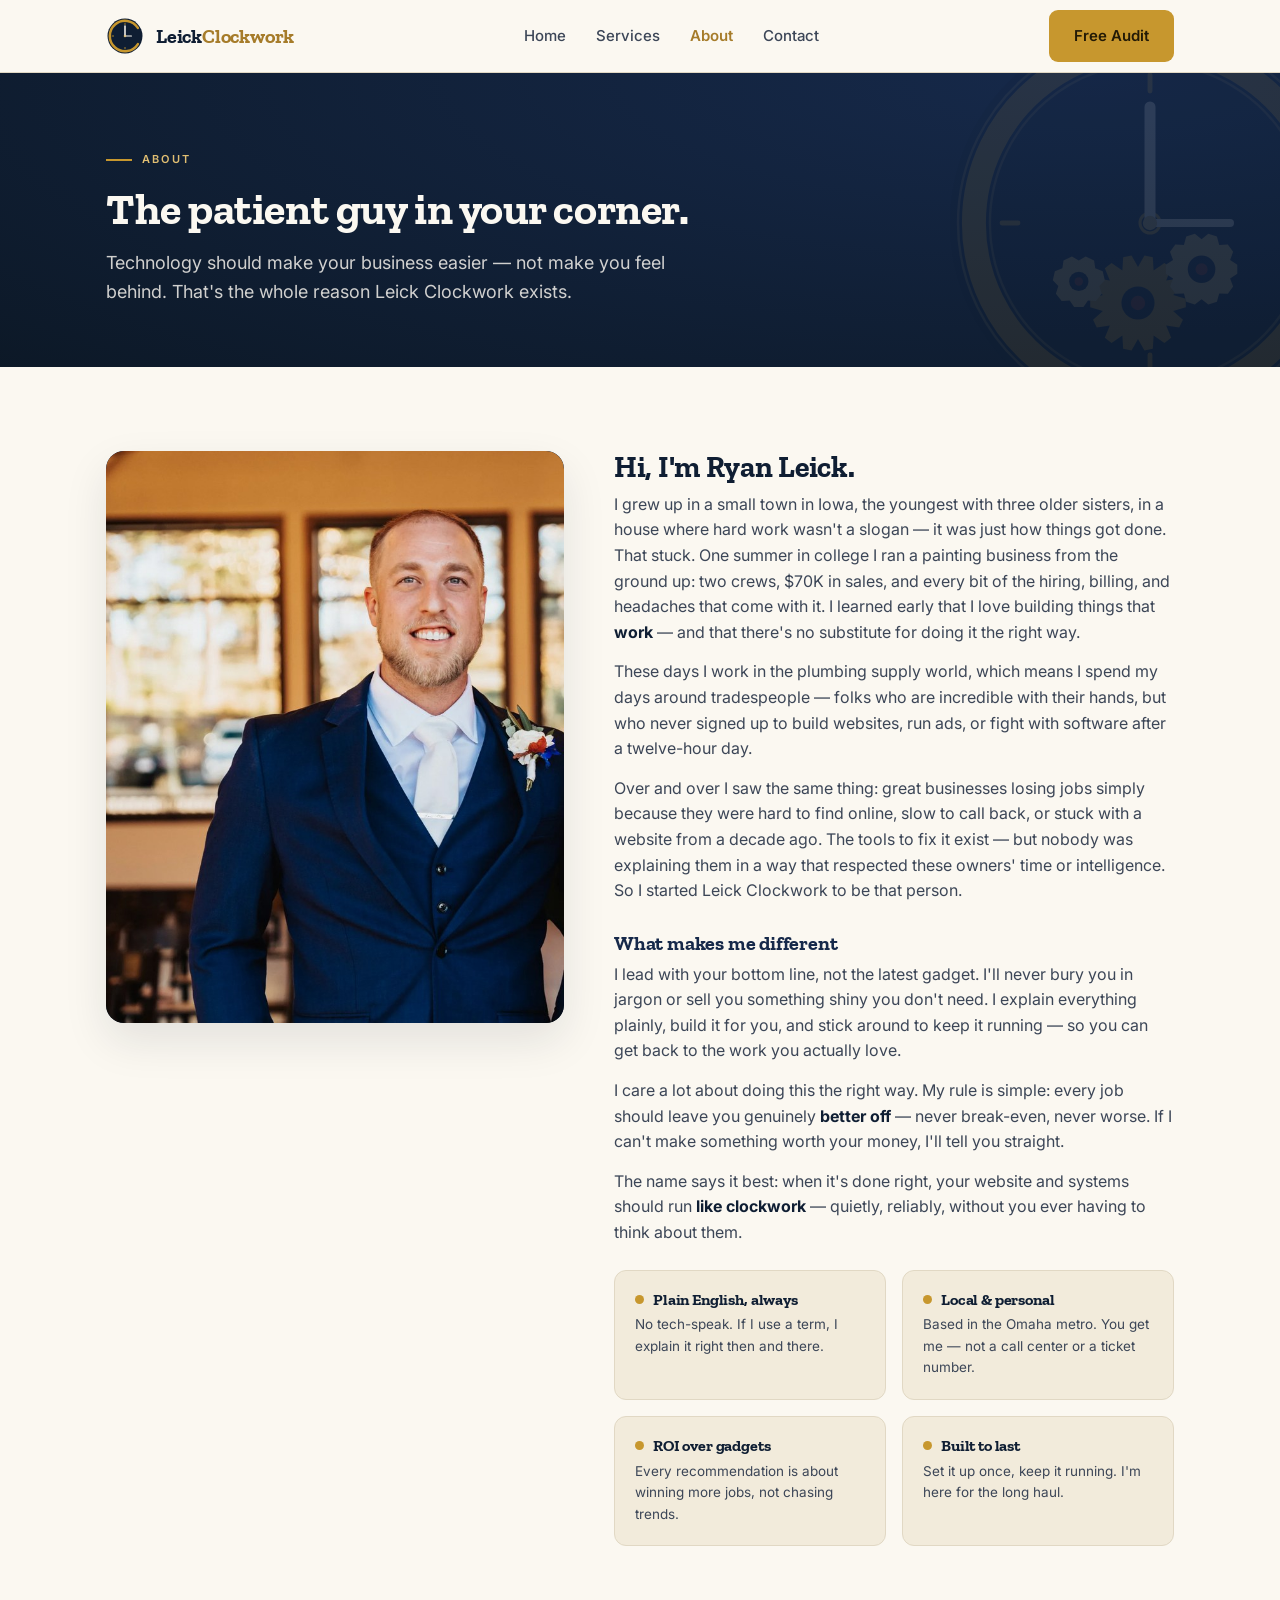
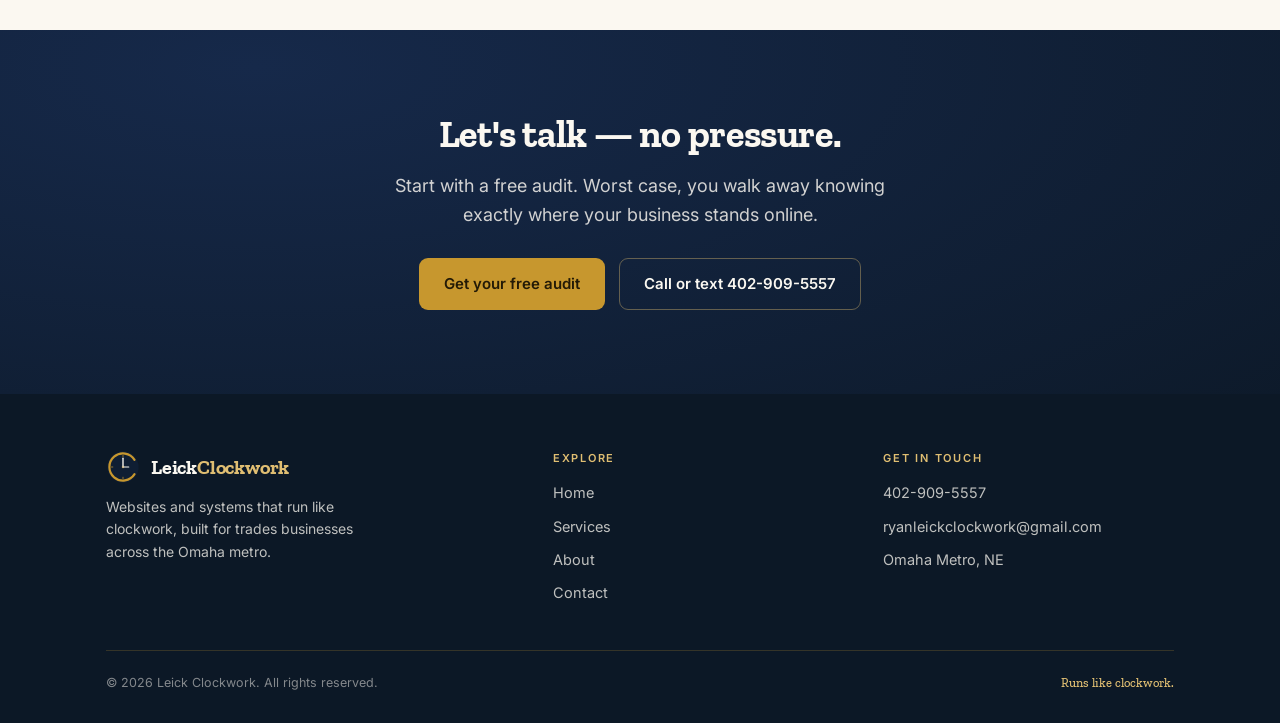
==== commit 9019862c: "Add itemized pricing tiers and satisfaction guarantee Adds a free checkup, one-page site, and monthl" ====
--- a/about.html
+++ b/about.html
@@ -36,7 +36,7 @@
   <div class="bg-emblem" data-logo="emblem" data-size="440" data-spin></div>
   <div class="container">
     <span class="eyebrow">About</span>
-    <h1>The guy who explains it, then just handles it.</h1>
+    <h1>The patient guy in your corner.</h1>
     <p>Technology should make your business easier — not make you feel behind. That's the whole reason Leick Clockwork exists.</p>
   </div>
 </section>
--- a/styles.css
+++ b/styles.css
@@ -82,6 +82,17 @@
 .section-head p{margin-top:14px;font-size:17px;color:var(--slate);}
 .tick-rule{height:2px;width:100%;background:linear-gradient(90deg,var(--brass) 0 44px,var(--line) 44px);}
 
+/* trust strip */
+.trust-strip{background:var(--ink);padding:14px 0;}
+.trust-row{display:flex;align-items:center;justify-content:center;gap:38px;flex-wrap:wrap;}
+.trust-item{display:flex;align-items:center;gap:9px;font-size:13.5px;font-weight:500;
+  color:rgba(251,248,241,.9);letter-spacing:.005em;}
+.trust-item .ti{display:flex;align-items:center;justify-content:center;width:19px;height:19px;
+  border-radius:50%;border:1.5px solid var(--brass);color:var(--brass);flex:none;}
+.trust-item .ti svg{width:11px;height:11px;}
+@media(max-width:860px){.trust-row{gap:12px;flex-direction:column;align-items:flex-start;}
+  .trust-strip{padding:16px 0;}}
+
 /* benefit strip */
 .benefits{background:var(--paper);padding:44px 0 0;}
 .benefits-tagline{text-align:center;font-family:'Zilla Slab',serif;font-size:26px;font-weight:700;
@@ -150,6 +161,35 @@
 .price-row .pr{font-family:'Zilla Slab',serif;font-weight:600;font-size:18px;color:var(--brass-deep);white-space:nowrap;}
 .price-row .pr.free{color:var(--brass-deep);}
 .price-note{text-align:center;margin-top:20px;font-size:14px;color:var(--slate-2);}
+
+/* itemized pricing tiers */
+.tiers{display:grid;grid-template-columns:repeat(auto-fit,minmax(300px,1fr));gap:18px;}
+.tier{background:#fff;border:1px solid var(--line);border-radius:14px;padding:26px 26px 24px;
+  box-shadow:var(--shadow);display:flex;flex-direction:column;position:relative;}
+.tier.featured{border:2px solid var(--brass);box-shadow:0 10px 30px rgba(199,151,46,.16);}
+.tier-flag{position:absolute;top:-11px;left:26px;background:var(--brass);color:#231a06;
+  font-size:10px;font-weight:700;letter-spacing:.12em;text-transform:uppercase;padding:4px 11px;border-radius:20px;}
+.tier-head{display:flex;justify-content:space-between;align-items:baseline;gap:14px;margin-bottom:6px;}
+.tier-name{font-family:'Zilla Slab',serif;font-size:19px;font-weight:700;color:var(--ink);}
+.tier-price{font-family:'Zilla Slab',serif;font-size:20px;font-weight:700;color:var(--brass-deep);white-space:nowrap;}
+.tier-price.free{color:var(--brass-deep);}
+.tier-sub{font-size:13.5px;color:var(--slate);margin-bottom:16px;line-height:1.5;}
+.tier-list{list-style:none;padding:0;margin:0 0 4px;display:flex;flex-direction:column;gap:9px;flex:1;}
+.tier-list li{position:relative;padding-left:22px;font-size:13.5px;color:var(--slate);line-height:1.55;}
+.tier-list li::before{content:"";position:absolute;left:0;top:7px;width:9px;height:9px;border-radius:50%;
+  border:2px solid var(--brass);}
+.tier-list li b{color:var(--ink);font-weight:600;}
+.tier-note{margin-top:14px;padding-top:13px;border-top:1px solid var(--line);
+  font-size:12px;color:var(--slate-2);line-height:1.5;}
+
+/* satisfaction guarantee */
+.guarantee{margin-top:26px;background:linear-gradient(160deg,var(--ink-2),var(--ink-3));
+  border-radius:16px;padding:28px 32px;display:flex;gap:20px;align-items:flex-start;box-shadow:var(--shadow);}
+.guarantee .g-mark{flex:none;width:46px;height:46px;border-radius:50%;border:2px solid var(--brass);
+  display:flex;align-items:center;justify-content:center;color:var(--brass);}
+.guarantee .g-title{font-family:'Zilla Slab',serif;font-size:20px;font-weight:700;color:#fff;margin-bottom:6px;}
+.guarantee p{font-size:14px;color:rgba(251,248,241,.82);line-height:1.6;margin:0;}
+@media(max-width:640px){.guarantee{flex-direction:column;gap:14px;padding:24px;}}
 
 /* CTA band */
 .cta-band{background:radial-gradient(120% 160% at 20% 10%,var(--ink-2),var(--ink-3));color:var(--paper);text-align:center;}
